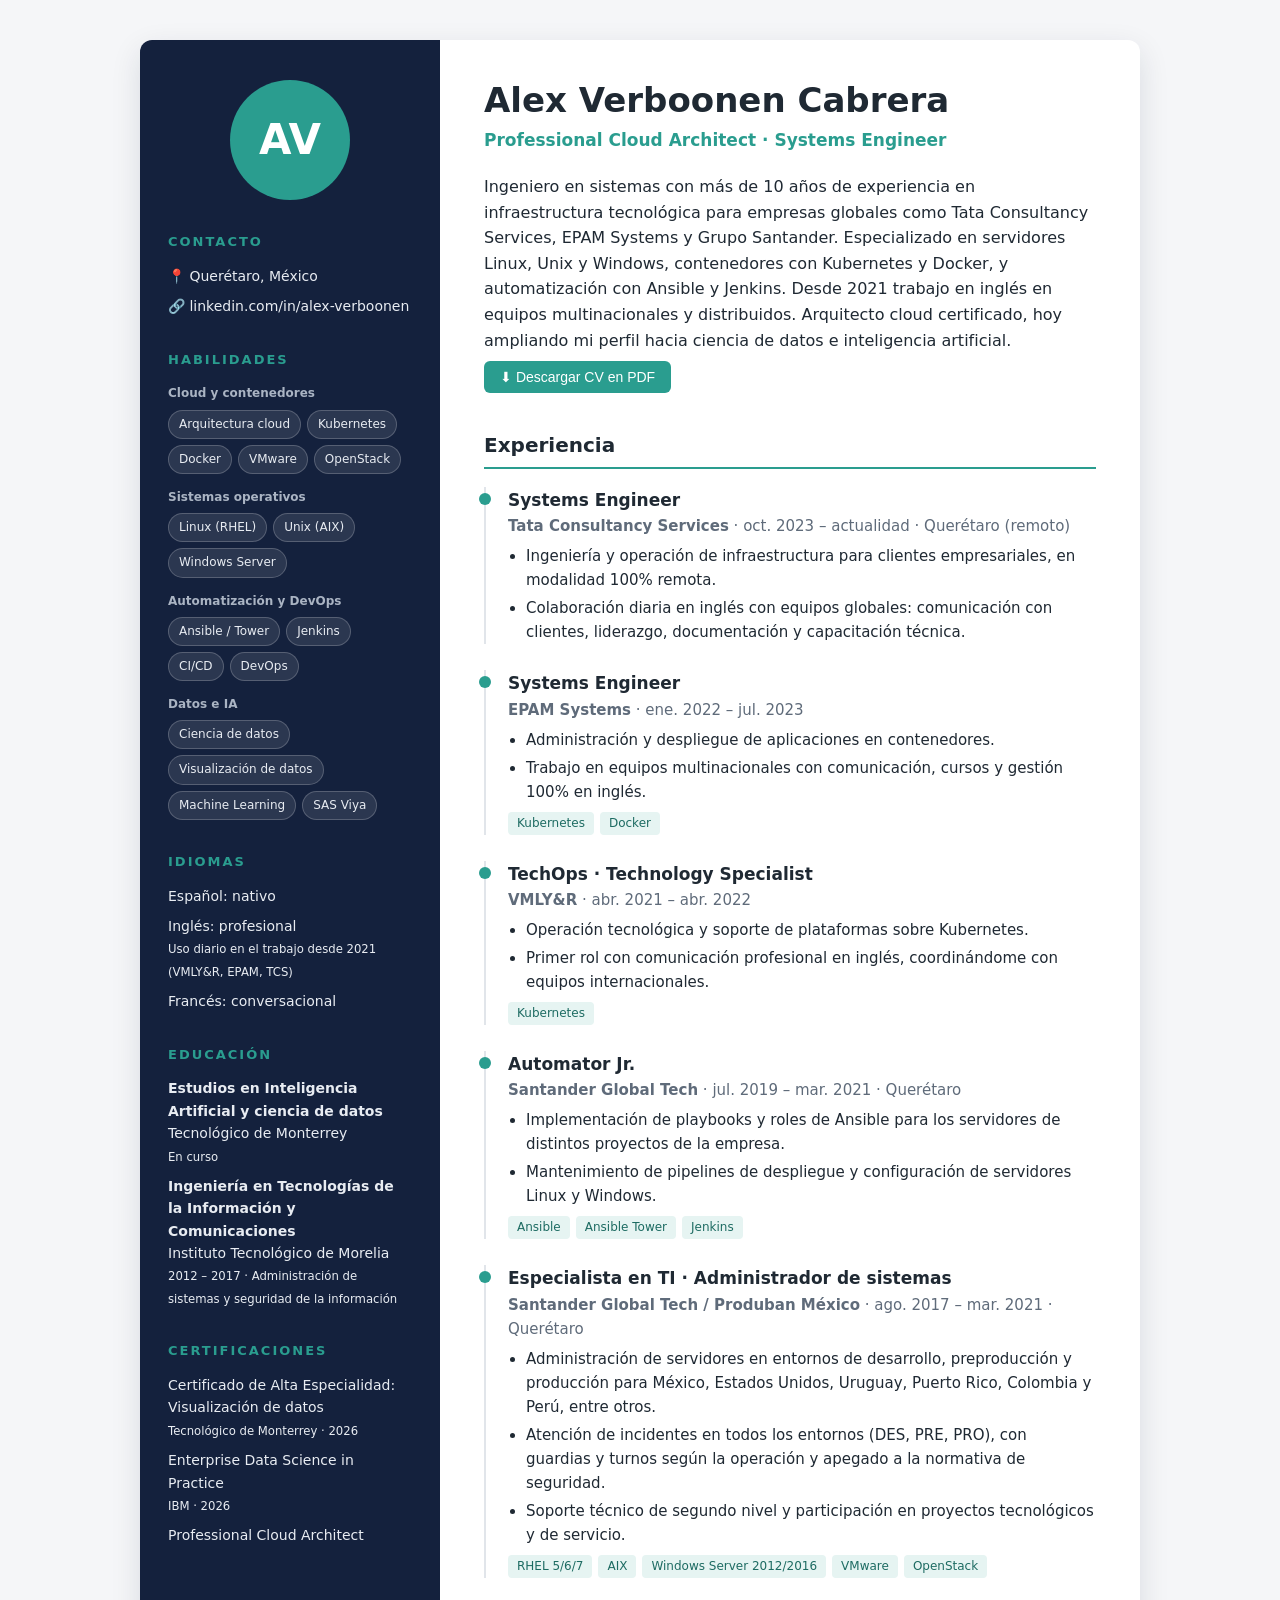
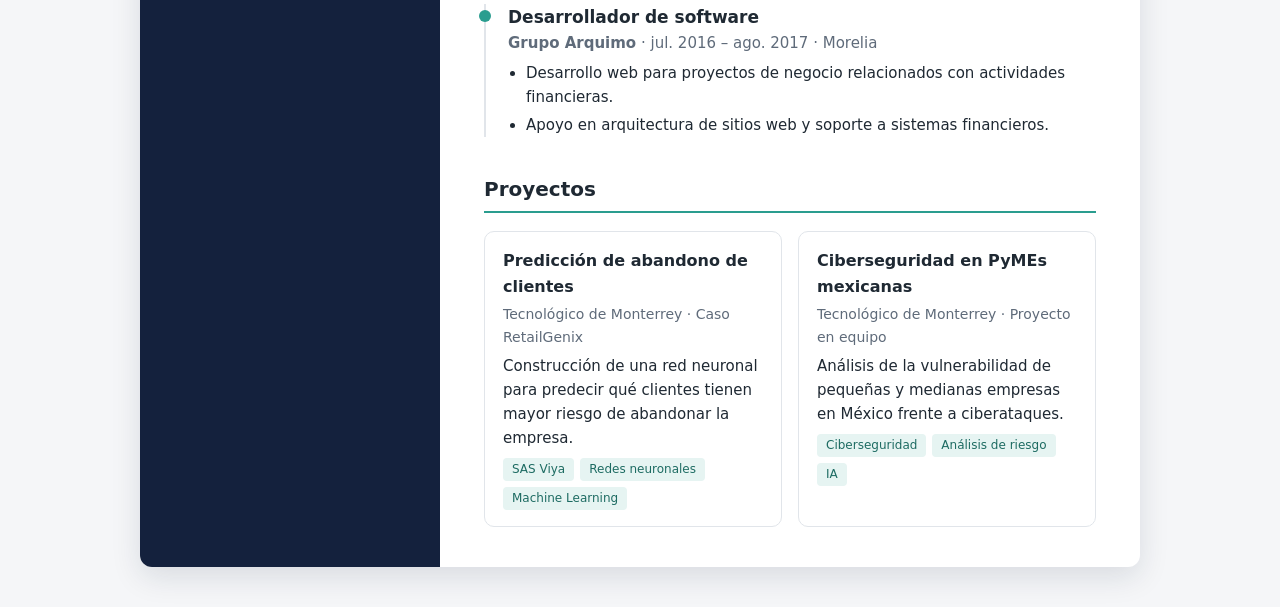
==== index.html @ 75e5ecfc "Agrega experiencia en inglés y equipos multinacionales" ====
<!DOCTYPE html>
<!--
  ============================================================
   CURRÍCULUM WEB DE ALEX VERBOONEN CABRERA
  ============================================================
   Cómo está organizado este archivo:
     1. <head>   → datos de la página (título, idioma) y los ESTILOS (CSS).
     2. <body>   → el CONTENIDO que se ve (tu nombre, experiencia, etc.).

   Para cambiar TEXTOS: busca la sección en <body> y edita lo que
   está entre las etiquetas, por ejemplo <h3>Systems Engineer</h3>.

   Para cambiar COLORES: modifica las variables de :root (abajo).
   Todo el sitio usa esas variables, así que cambias un valor
   y se actualiza en todos lados.

   DOS VERSIONES EN UN MISMO ARCHIVO:
     • En pantalla: diseño a dos columnas, pensado para personas.
     • Al imprimir / guardar como PDF: una sola columna, sin colores
       de fondo, pensado para los sistemas ATS de las empresas.
  ============================================================
-->
<html lang="es">
<head>
  <meta charset="UTF-8">
  <!-- Hace que la página se vea bien en celulares -->
  <meta name="viewport" content="width=device-width, initial-scale=1.0">
  <title>Alex Verboonen Cabrera · Cloud Architect & Systems Engineer</title>
  <!-- Descripción que muestran Google y las redes al compartir el enlace -->
  <meta name="description" content="Currículum de Alex Verboonen Cabrera: Professional Cloud Architect y Systems Engineer con más de 10 años de experiencia en infraestructura, Linux, Kubernetes y automatización.">

  <style>
    /* ---------- 1. VARIABLES DE DISEÑO (cámbialas a tu gusto) ---------- */
    :root {
      --color-fondo:      #f5f6f8;   /* fondo general de la página */
      --color-tarjeta:    #ffffff;   /* fondo del área principal */
      --color-lateral:    #14213d;   /* fondo de la columna izquierda */
      --color-acento:     #2a9d8f;   /* color de resaltado (líneas, etiquetas) */
      --color-texto:      #1f2933;   /* texto principal */
      --color-suave:      #5f6b7a;   /* texto secundario (fechas, lugares) */
      --fuente: "Segoe UI", system-ui, -apple-system, Roboto, Arial, sans-serif;
    }

    /* ---------- 2. ESTILOS BASE ---------- */
    * { box-sizing: border-box; margin: 0; padding: 0; }

    body {
      font-family: var(--fuente);
      background: var(--color-fondo);
      color: var(--color-texto);
      line-height: 1.6;
      padding: 40px 16px;
    }

    a { color: var(--color-acento); text-decoration: none; }
    a:hover { text-decoration: underline; }

    /* ---------- 3. ESTRUCTURA: dos columnas ---------- */
    /*
      Truco importante: en el HTML la columna PRINCIPAL va primero
      (así la leen bien los ATS y los lectores de pantalla), pero con
      "order" la columna lateral se dibuja a la izquierda en pantalla.
    */
    .cv {
      max-width: 1000px;
      margin: 0 auto;
      display: grid;
      grid-template-columns: 300px 1fr;  /* columna izquierda fija, derecha flexible */
      background: var(--color-tarjeta);
      border-radius: 12px;
      overflow: hidden;
      box-shadow: 0 10px 30px rgba(20, 33, 61, 0.12);
    }
    .lateral   { order: 1; }
    .principal { order: 2; }

    /* ---------- 4. COLUMNA IZQUIERDA ---------- */
    .lateral {
      background: var(--color-lateral);
      color: #e8ecf2;
      padding: 40px 28px;
    }

    /* Círculo con tus iniciales. Si quieres tu foto, mira el comentario en el HTML */
    .avatar {
      width: 120px; height: 120px;
      border-radius: 50%;
      background: var(--color-acento);
      display: flex; align-items: center; justify-content: center;
      font-size: 42px; font-weight: 700; color: #fff;
      margin: 0 auto 8px;
      object-fit: cover;
    }

    .lateral h2 {
      font-size: 13px;
      text-transform: uppercase;
      letter-spacing: 2px;
      color: var(--color-acento);
      margin: 32px 0 12px;
    }
    .lateral h3 {
      font-size: 12px;
      font-weight: 600;
      color: #aab4c3;
      margin: 14px 0 6px;
    }

    .lateral ul { list-style: none; }
    .lateral li { margin-bottom: 8px; font-size: 14px; }
    .lateral a { color: #e8ecf2; }

    /* Etiquetas de habilidades */
    .etiquetas { display: flex; flex-wrap: wrap; gap: 6px; }
    .etiqueta {
      font-size: 12px;
      padding: 4px 10px;
      border-radius: 20px;
      background: rgba(255, 255, 255, 0.1);
      border: 1px solid rgba(255, 255, 255, 0.2);
    }

    /* ---------- 5. COLUMNA DERECHA ---------- */
    .principal { padding: 40px 44px; }

    .principal h1 { font-size: 34px; line-height: 1.2; }
    .titular {
      font-size: 17px;
      color: var(--color-acento);
      font-weight: 600;
      margin: 6px 0 20px;
    }

    .principal h2 {
      font-size: 20px;
      margin: 36px 0 18px;
      padding-bottom: 6px;
      border-bottom: 2px solid var(--color-acento);
    }

    /* Cada trabajo de la experiencia y cada proyecto */
    .puesto {
      position: relative;
      padding-left: 22px;
      margin-bottom: 26px;
      border-left: 2px solid #e1e5ea;
    }
    /* Puntito de la línea de tiempo */
    .puesto::before {
      content: "";
      position: absolute;
      left: -7px; top: 6px;
      width: 12px; height: 12px;
      border-radius: 50%;
      background: var(--color-acento);
    }
    .puesto h3 { font-size: 17px; }
    .empresa { font-weight: 600; }
    .meta { font-size: 14px; color: var(--color-suave); margin-bottom: 6px; }
    .puesto ul { padding-left: 18px; font-size: 15px; }
    .puesto li { margin-bottom: 4px; }
    .puesto p  { font-size: 15px; }

    /* Etiquetas de tecnologías dentro de un puesto */
    .tec { margin-top: 8px; display: flex; flex-wrap: wrap; gap: 6px; }
    .tec span {
      font-size: 12px;
      padding: 2px 9px;
      border-radius: 4px;
      background: #e6f4f2;
      color: #1d6b62;
    }

    /* Tarjetas de proyectos: cuadrícula de 2 */
    .proyectos {
      display: grid;
      grid-template-columns: repeat(auto-fit, minmax(260px, 1fr));
      gap: 16px;
    }
    .proyecto {
      border: 1px solid #e1e5ea;
      border-radius: 10px;
      padding: 16px 18px;
      font-size: 15px;
    }
    .proyecto h3 { font-size: 16px; margin-bottom: 4px; }

    /* Botón de imprimir / guardar PDF */
    .boton {
      display: inline-block;
      margin-top: 8px;
      padding: 8px 16px;
      border-radius: 6px;
      background: var(--color-acento);
      color: #fff;
      font-size: 14px;
      border: none;
      cursor: pointer;
    }

    .solo-imprimir { display: none; }

    /* ---------- 6. CELULARES: una sola columna ---------- */
    @media (max-width: 760px) {
      body { padding: 0; }
      .cv { grid-template-columns: 1fr; border-radius: 0; }
      .principal { padding: 32px 22px; }
    }

    /* ---------- 7. IMPRESIÓN / PDF: una columna, apto para ATS ---------- */
    @media print {
      @page { margin: 10mm 14mm; }
      body { background: #fff; padding: 0; font-size: 9.5pt; line-height: 1.4; }
      .solo-imprimir { display: block; margin: -12px 0 10px; color: var(--color-suave); }
      .principal h1 { font-size: 22pt; }
      .titular { margin: 2px 0 14px; font-size: 12pt; }
      .puesto { margin-bottom: 9px; }
      .puesto ul, .puesto p, .proyecto { font-size: 9.5pt; }
      .meta { font-size: 9pt; margin-bottom: 2px; }
      .lateral li { font-size: 9.5pt; margin-bottom: 2px; }
      .cv {
        display: block;          /* una sola columna, en el orden del HTML */
        box-shadow: none;
        border-radius: 0;
      }
      .principal { padding: 0; }
      .lateral {
        background: #fff;        /* sin fondo oscuro: ahorra tinta y lo lee mejor el ATS */
        color: var(--color-texto);
        padding: 0;
      }
      .lateral a { color: var(--color-texto); }
      .lateral h2 {
        font-size: 12pt;
        text-transform: none;
        letter-spacing: 0;
        color: var(--color-texto);
        border-bottom: 2px solid var(--color-acento);
        padding-bottom: 4px;
        margin: 20px 0 10px;
      }
      .lateral h3 { color: var(--color-texto); }
      /* En el PDF las habilidades salen como texto separado por comas */
      .etiquetas { display: block; }
      .etiqueta { border: none; background: none; padding: 0; font-size: 9.5pt; }
      .etiqueta:not(:last-child)::after { content: ","; }
      .tec span { background: none; padding: 0; color: var(--color-suave); }
      .tec span:not(:last-child)::after { content: " ·"; }
      .proyectos { display: block; }
      .proyecto { border: none; padding: 0; margin-bottom: 12px; }
      .puesto { border-left: none; padding-left: 0; break-inside: avoid; }
      .puesto::before { display: none; }
      .no-imprimir, .avatar { display: none; }
      .principal h2 { margin: 16px 0 10px; font-size: 12pt; }
      .lateral h2 { margin: 16px 0 8px; }
      .lateral h3 { margin: 6px 0 2px; font-size: 9.5pt; }
    }
  </style>
</head>

<body>
  <main class="cv">

    <!-- ===================== COLUMNA PRINCIPAL ===================== -->
    <!-- Va primero en el HTML para que los ATS lean tu nombre y experiencia antes que nada -->
    <section class="principal">

      <h1>Alex Verboonen Cabrera</h1>
      <p class="titular">Professional Cloud Architect · Systems Engineer</p>
      <!-- Línea de contacto que solo aparece en el PDF, justo debajo de tu nombre (si agregas tu correo, ponlo aquí también) -->
      <p class="solo-imprimir">Querétaro, México · linkedin.com/in/alex-verboonen</p>

      <!-- PERFIL: 3 a 5 líneas, como recomiendan las guías actuales -->
      <p>
        Ingeniero en sistemas con más de 10 años de experiencia en infraestructura
        tecnológica para empresas globales como Tata Consultancy Services, EPAM Systems
        y Grupo Santander. Especializado en servidores Linux, Unix y Windows,
        contenedores con Kubernetes y Docker, y automatización con Ansible y Jenkins.
        Desde 2021 trabajo en inglés en equipos multinacionales y distribuidos.
        Arquitecto cloud certificado, hoy ampliando mi perfil hacia ciencia de datos e inteligencia artificial.
      </p>

      <!-- Botón para imprimir o guardar como PDF (no aparece en el PDF) -->
      <button class="boton no-imprimir" onclick="window.print()">⬇ Descargar CV en PDF</button>

      <h2>Experiencia</h2>

      <!--
        Cada trabajo es un bloque <article class="puesto">.
        Para agregar uno nuevo, copia un bloque completo (desde <article> hasta </article>)
        y cambia los datos. El orden es del más reciente al más antiguo.

        ✍️ FÓRMULA XYZ PARA TUS LOGROS:  "Logré [X], medido por [Y], haciendo [Z]"
           Ejemplo: "Reduje 40% el tiempo de aprovisionamiento de servidores
                     automatizando la configuración con playbooks de Ansible."
           Si no tienes el número exacto, usa escala o rangos honestos:
           "+200 servidores", "5 países", "despliegues semanales".
      -->

      <article class="puesto">
        <h3>Systems Engineer</h3>
        <p class="meta"><span class="empresa">Tata Consultancy Services</span> · oct. 2023 – actualidad · Querétaro (remoto)</p>
        <ul>
          <!-- ✍️ Agrega 1–2 logros XYZ de tu trabajo actual (cliente, tecnologías, resultados) -->
          <li>Ingeniería y operación de infraestructura para clientes empresariales, en modalidad 100% remota.</li>
          <li>Colaboración diaria en inglés con equipos globales: comunicación con clientes, liderazgo, documentación y capacitación técnica.</li>
        </ul>
      </article>

      <article class="puesto">
        <h3>Systems Engineer</h3>
        <p class="meta"><span class="empresa">EPAM Systems</span> · ene. 2022 – jul. 2023</p>
        <ul>
          <!-- ✍️ Agrega un logro XYZ -->
          <li>Administración y despliegue de aplicaciones en contenedores.</li>
          <li>Trabajo en equipos multinacionales con comunicación, cursos y gestión 100% en inglés.</li>
        </ul>
        <div class="tec"><span>Kubernetes</span><span>Docker</span></div>
      </article>

      <article class="puesto">
        <h3>TechOps · Technology Specialist</h3>
        <p class="meta"><span class="empresa">VMLY&amp;R</span> · abr. 2021 – abr. 2022</p>
        <ul>
          <!-- ✍️ Agrega un logro XYZ -->
          <li>Operación tecnológica y soporte de plataformas sobre Kubernetes.</li>
          <li>Primer rol con comunicación profesional en inglés, coordinándome con equipos internacionales.</li>
        </ul>
        <div class="tec"><span>Kubernetes</span></div>
      </article>

      <article class="puesto">
        <h3>Automator Jr.</h3>
        <p class="meta"><span class="empresa">Santander Global Tech</span> · jul. 2019 – mar. 2021 · Querétaro</p>
        <ul>
          <li>Implementación de playbooks y roles de Ansible para los servidores de distintos proyectos de la empresa.</li>
          <li>Mantenimiento de pipelines de despliegue y configuración de servidores Linux y Windows.</li>
        </ul>
        <div class="tec"><span>Ansible</span><span>Ansible Tower</span><span>Jenkins</span></div>
      </article>

      <article class="puesto">
        <h3>Especialista en TI · Administrador de sistemas</h3>
        <p class="meta"><span class="empresa">Santander Global Tech / Produban México</span> · ago. 2017 – mar. 2021 · Querétaro</p>
        <ul>
          <li>Administración de servidores en entornos de desarrollo, preproducción y producción para México, Estados Unidos, Uruguay, Puerto Rico, Colombia y Perú, entre otros.</li>
          <li>Atención de incidentes en todos los entornos (DES, PRE, PRO), con guardias y turnos según la operación y apegado a la normativa de seguridad.</li>
          <li>Soporte técnico de segundo nivel y participación en proyectos tecnológicos y de servicio.</li>
        </ul>
        <div class="tec"><span>RHEL 5/6/7</span><span>AIX</span><span>Windows Server 2012/2016</span><span>VMware</span><span>OpenStack</span></div>
      </article>

      <article class="puesto">
        <h3>Desarrollador de software</h3>
        <p class="meta"><span class="empresa">Grupo Arquimo</span> · jul. 2016 – ago. 2017 · Morelia</p>
        <ul>
          <li>Desarrollo web para proyectos de negocio relacionados con actividades financieras.</li>
          <li>Apoyo en arquitectura de sitios web y soporte a sistemas financieros.</li>
        </ul>
      </article>

      <!-- ===================== PROYECTOS ===================== -->
      <!--
        Aquí muestras tu transición hacia datos e IA.
        Para agregar un proyecto, copia un bloque <div class="proyecto">.
        Si subes el código o un reporte a GitHub, agrega un enlace:
        <a href="https://github.com/TU-USUARIO/proyecto" target="_blank">Ver proyecto</a>
      -->
      <h2>Proyectos</h2>
      <div class="proyectos">

        <div class="proyecto">
          <h3>Predicción de abandono de clientes</h3>
          <p class="meta">Tecnológico de Monterrey · Caso RetailGenix</p>
          <p>Construcción de una red neuronal para predecir qué clientes tienen mayor riesgo de abandonar la empresa.</p>
          <div class="tec"><span>SAS Viya</span><span>Redes neuronales</span><span>Machine Learning</span></div>
        </div>

        <div class="proyecto">
          <h3>Ciberseguridad en PyMEs mexicanas</h3>
          <p class="meta">Tecnológico de Monterrey · Proyecto en equipo</p>
          <p>Análisis de la vulnerabilidad de pequeñas y medianas empresas en México frente a ciberataques.</p>
          <div class="tec"><span>Ciberseguridad</span><span>Análisis de riesgo</span><span>IA</span></div>
        </div>

      </div>
    </section>

    <!-- ===================== COLUMNA LATERAL ===================== -->
    <aside class="lateral">

      <!--
        FOTO: para poner tu foto en lugar de las iniciales,
        guarda tu imagen como "foto.jpg" en la misma carpeta que este archivo
        y cambia la línea de abajo por:
        <img class="avatar" src="foto.jpg" alt="Foto de Alex Verboonen">
        (La foto nunca sale en el PDF, para que sea apto para empresas internacionales.)
      -->
      <div class="avatar">AV</div>

      <h2 class="no-imprimir">Contacto</h2>
      <ul class="no-imprimir">
        <li>📍 Querétaro, México</li>
        <!-- Para agregar tu correo, copia esta línea quitando los signos de comentario:
        <li>✉️ <a href="mailto:tu-correo@ejemplo.com">tu-correo@ejemplo.com</a></li>
        -->
        <li>🔗 <a href="https://www.linkedin.com/in/alex-verboonen/" target="_blank">linkedin.com/in/alex-verboonen</a></li>
      </ul>

      <h2>Habilidades</h2>
      <!-- Agrupadas por categoría. Para agregar una, copia una línea <span> -->
      <h3>Cloud y contenedores</h3>
      <div class="etiquetas">
        <span class="etiqueta">Arquitectura cloud</span>
        <span class="etiqueta">Kubernetes</span>
        <span class="etiqueta">Docker</span>
        <span class="etiqueta">VMware</span>
        <span class="etiqueta">OpenStack</span>
      </div>
      <h3>Sistemas operativos</h3>
      <div class="etiquetas">
        <span class="etiqueta">Linux (RHEL)</span>
        <span class="etiqueta">Unix (AIX)</span>
        <span class="etiqueta">Windows Server</span>
      </div>
      <h3>Automatización y DevOps</h3>
      <div class="etiquetas">
        <span class="etiqueta">Ansible / Tower</span>
        <span class="etiqueta">Jenkins</span>
        <span class="etiqueta">CI/CD</span>
        <span class="etiqueta">DevOps</span>
      </div>
      <h3>Datos e IA</h3>
      <div class="etiquetas">
        <span class="etiqueta">Ciencia de datos</span>
        <span class="etiqueta">Visualización de datos</span>
        <span class="etiqueta">Machine Learning</span>
        <span class="etiqueta">SAS Viya</span>
      </div>

      <h2>Idiomas</h2>
      <ul>
        <li>Español: nativo</li>
        <li>Inglés: profesional<br><small>Uso diario en el trabajo desde 2021 (VMLY&amp;R, EPAM, TCS)</small></li>
        <li>Francés: conversacional</li>
      </ul>

      <h2>Educación</h2>
      <ul>
        <li>
          <!-- ✍️ Ajusta el nombre exacto de tu programa en el Tec -->
          <strong>Estudios en Inteligencia Artificial y ciencia de datos</strong><br>
          Tecnológico de Monterrey<br>
          <small>En curso</small>
        </li>
        <li>
          <strong>Ingeniería en Tecnologías de la Información y Comunicaciones</strong><br>
          Instituto Tecnológico de Morelia<br>
          <small>2012 – 2017 · Administración de sistemas y seguridad de la información</small>
        </li>
      </ul>

      <h2>Certificaciones</h2>
      <ul>
        <li>Certificado de Alta Especialidad: Visualización de datos<br><small>Tecnológico de Monterrey · 2026</small></li>
        <li>Enterprise Data Science in Practice<br><small>IBM · 2026</small></li>
        <li>Professional Cloud Architect</li>
        <!-- Tienes 15 en LinkedIn: agrega aquí las que quieras destacar -->
      </ul>
    </aside>

  </main>
</body>
</html>
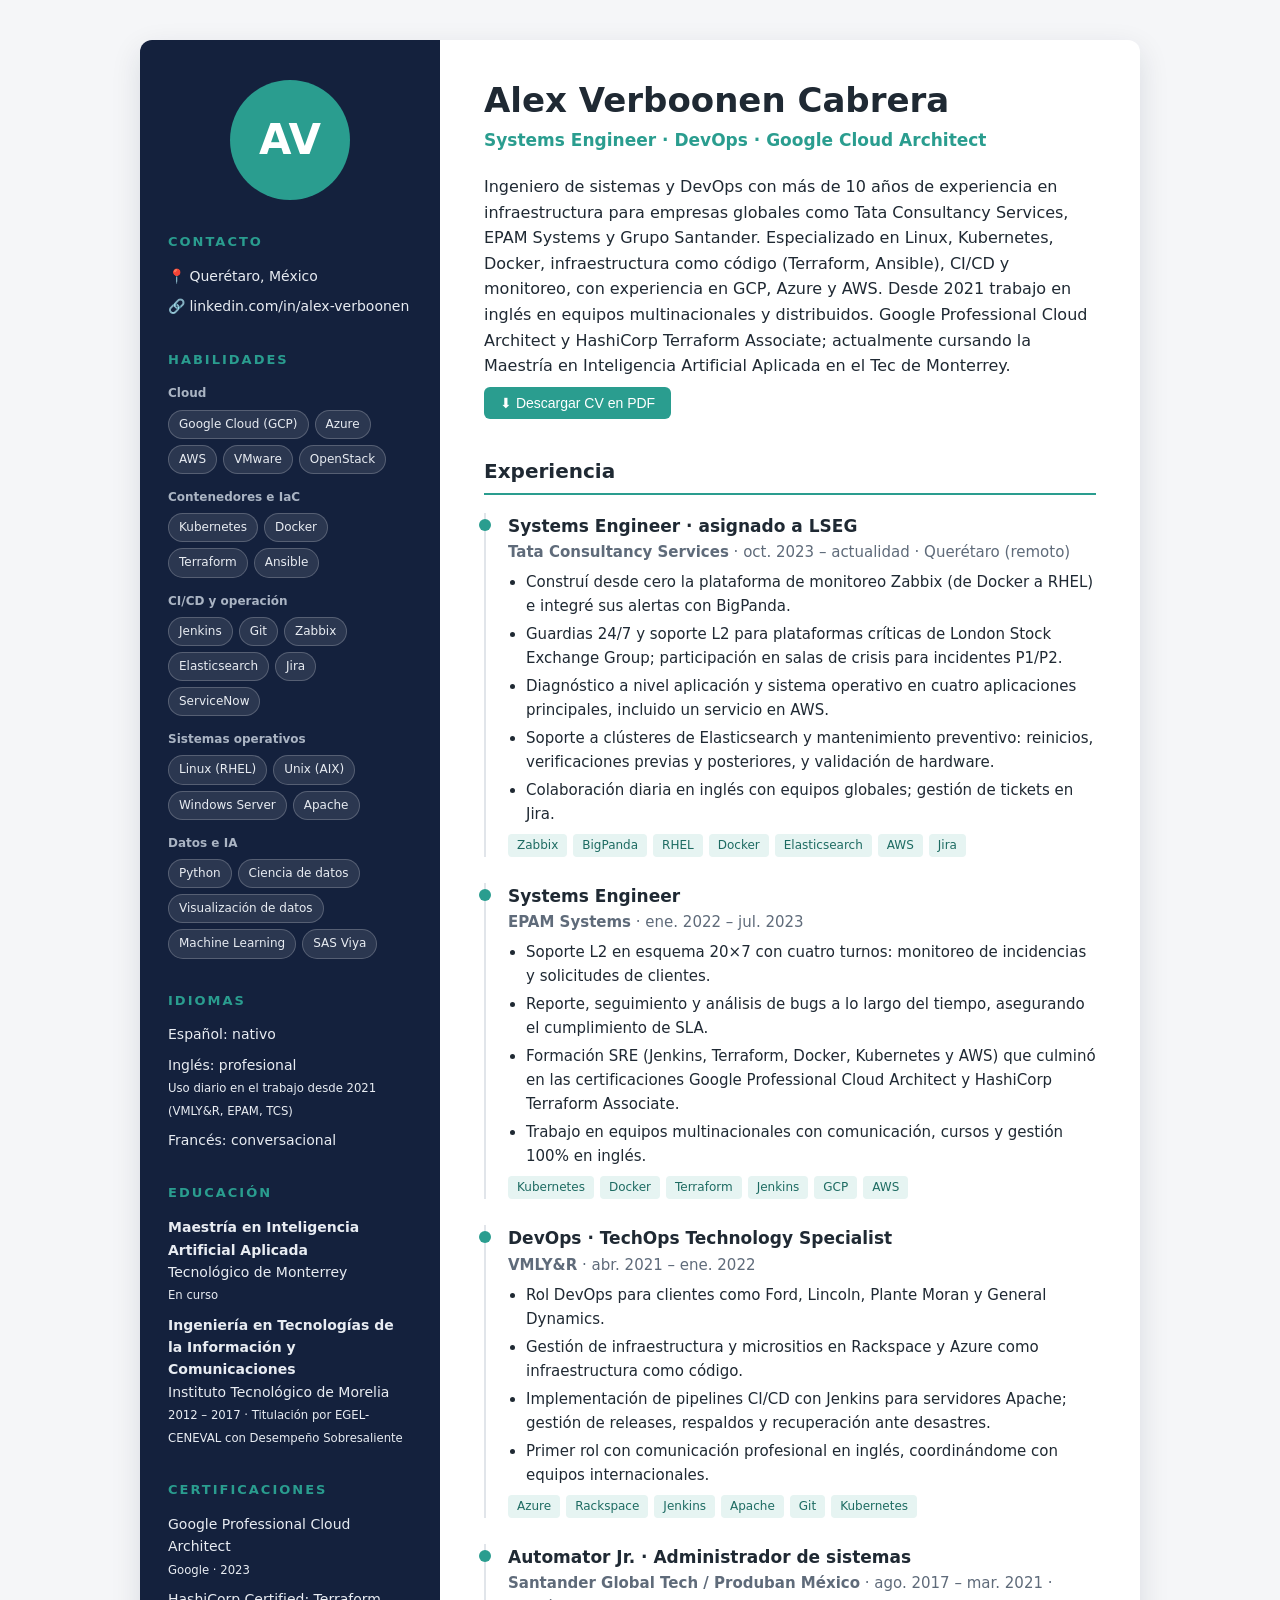
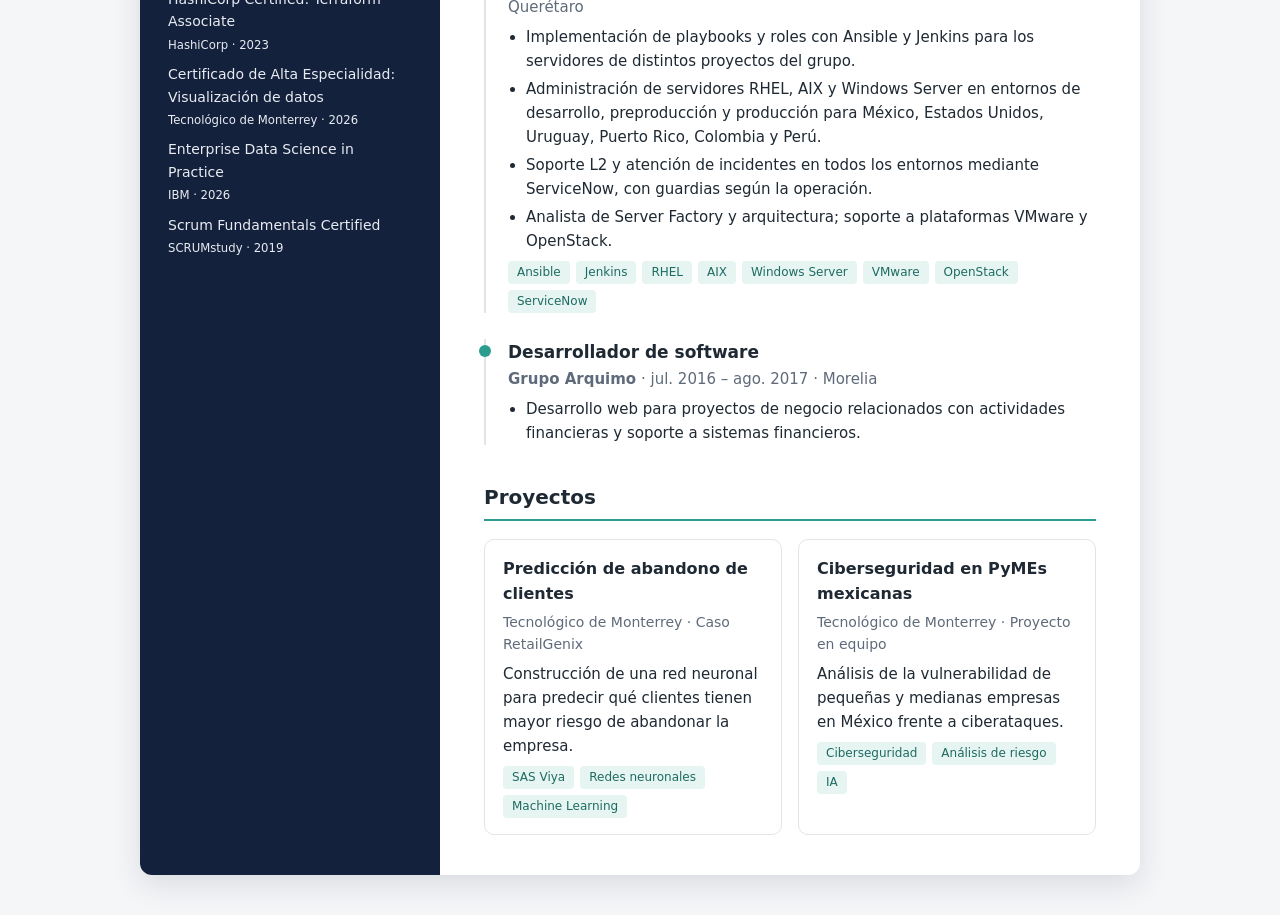
==== commit 47591ec1: "Actualiza experiencia con datos del CV 2023" ====
--- a/index.html
+++ b/index.html
@@ -25,9 +25,9 @@
   <meta charset="UTF-8">
   <!-- Hace que la página se vea bien en celulares -->
   <meta name="viewport" content="width=device-width, initial-scale=1.0">
-  <title>Alex Verboonen Cabrera · Cloud Architect & Systems Engineer</title>
+  <title>Alex Verboonen Cabrera · Systems Engineer & DevOps</title>
   <!-- Descripción que muestran Google y las redes al compartir el enlace -->
-  <meta name="description" content="Currículum de Alex Verboonen Cabrera: Professional Cloud Architect y Systems Engineer con más de 10 años de experiencia en infraestructura, Linux, Kubernetes y automatización.">
+  <meta name="description" content="Currículum de Alex Verboonen Cabrera: Systems Engineer y DevOps con más de 10 años de experiencia en infraestructura, Linux, Kubernetes, Terraform y cloud.">
 
   <style>
     /* ---------- 1. VARIABLES DE DISEÑO (cámbialas a tu gusto) ---------- */
@@ -210,7 +210,7 @@
     /* ---------- 7. IMPRESIÓN / PDF: una columna, apto para ATS ---------- */
     @media print {
       @page { margin: 10mm 14mm; }
-      body { background: #fff; padding: 0; font-size: 9.5pt; line-height: 1.4; }
+      body { background: #fff; padding: 0; font-size: 9.5pt; line-height: 1.35; }
       .solo-imprimir { display: block; margin: -12px 0 10px; color: var(--color-suave); }
       .principal h1 { font-size: 22pt; }
       .titular { margin: 2px 0 14px; font-size: 12pt; }
@@ -254,6 +254,10 @@
       .principal h2 { margin: 16px 0 10px; font-size: 12pt; }
       .lateral h2 { margin: 16px 0 8px; }
       .lateral h3 { margin: 6px 0 2px; font-size: 9.5pt; }
+      /* En el PDF, educación y certificaciones van en una sola línea cada una */
+      .lateral li br { display: none; }
+      .lateral li small::before { content: " · "; }
+      .lateral li small { font-size: 9pt; color: var(--color-suave); }
     }
   </style>
 </head>
@@ -266,18 +270,18 @@
     <section class="principal">
 
       <h1>Alex Verboonen Cabrera</h1>
-      <p class="titular">Professional Cloud Architect · Systems Engineer</p>
+      <p class="titular">Systems Engineer · DevOps · Google Cloud Architect</p>
       <!-- Línea de contacto que solo aparece en el PDF, justo debajo de tu nombre (si agregas tu correo, ponlo aquí también) -->
       <p class="solo-imprimir">Querétaro, México · linkedin.com/in/alex-verboonen</p>
 
       <!-- PERFIL: 3 a 5 líneas, como recomiendan las guías actuales -->
       <p>
-        Ingeniero en sistemas con más de 10 años de experiencia en infraestructura
-        tecnológica para empresas globales como Tata Consultancy Services, EPAM Systems
-        y Grupo Santander. Especializado en servidores Linux, Unix y Windows,
-        contenedores con Kubernetes y Docker, y automatización con Ansible y Jenkins.
-        Desde 2021 trabajo en inglés en equipos multinacionales y distribuidos.
-        Arquitecto cloud certificado, hoy ampliando mi perfil hacia ciencia de datos e inteligencia artificial.
+        Ingeniero de sistemas y DevOps con más de 10 años de experiencia en infraestructura
+        para empresas globales como Tata Consultancy Services, EPAM Systems y Grupo Santander.
+        Especializado en Linux, Kubernetes, Docker, infraestructura como código (Terraform, Ansible),
+        CI/CD y monitoreo, con experiencia en GCP, Azure y AWS. Desde 2021 trabajo en inglés en equipos
+        multinacionales y distribuidos. Google Professional Cloud Architect y HashiCorp Terraform Associate;
+        actualmente cursando la Maestría en Inteligencia Artificial Aplicada en el Tec de Monterrey.
       </p>
 
       <!-- Botón para imprimir o guardar como PDF (no aparece en el PDF) -->
@@ -298,64 +302,60 @@
       -->
 
       <article class="puesto">
-        <h3>Systems Engineer</h3>
+        <h3>Systems Engineer · asignado a LSEG</h3>
         <p class="meta"><span class="empresa">Tata Consultancy Services</span> · oct. 2023 – actualidad · Querétaro (remoto)</p>
         <ul>
-          <!-- ✍️ Agrega 1–2 logros XYZ de tu trabajo actual (cliente, tecnologías, resultados) -->
-          <li>Ingeniería y operación de infraestructura para clientes empresariales, en modalidad 100% remota.</li>
-          <li>Colaboración diaria en inglés con equipos globales: comunicación con clientes, liderazgo, documentación y capacitación técnica.</li>
+          <!-- ✍️ Si tienes cifras (alertas reducidas, tiempo de respuesta, nº de servidores), agrégalas aquí -->
+          <li>Construí desde cero la plataforma de monitoreo Zabbix (de Docker a RHEL) e integré sus alertas con BigPanda.</li>
+          <li>Guardias 24/7 y soporte L2 para plataformas críticas de London Stock Exchange Group; participación en salas de crisis para incidentes P1/P2.</li>
+          <li>Diagnóstico a nivel aplicación y sistema operativo en cuatro aplicaciones principales, incluido un servicio en AWS.</li>
+          <li>Soporte a clústeres de Elasticsearch y mantenimiento preventivo: reinicios, verificaciones previas y posteriores, y validación de hardware.</li>
+          <li>Colaboración diaria en inglés con equipos globales; gestión de tickets en Jira.</li>
         </ul>
+        <div class="tec"><span>Zabbix</span><span>BigPanda</span><span>RHEL</span><span>Docker</span><span>Elasticsearch</span><span>AWS</span><span>Jira</span></div>
       </article>
 
       <article class="puesto">
         <h3>Systems Engineer</h3>
         <p class="meta"><span class="empresa">EPAM Systems</span> · ene. 2022 – jul. 2023</p>
         <ul>
-          <!-- ✍️ Agrega un logro XYZ -->
-          <li>Administración y despliegue de aplicaciones en contenedores.</li>
+          <li>Soporte L2 en esquema 20×7 con cuatro turnos: monitoreo de incidencias y solicitudes de clientes.</li>
+          <li>Reporte, seguimiento y análisis de bugs a lo largo del tiempo, asegurando el cumplimiento de SLA.</li>
+          <li>Formación SRE (Jenkins, Terraform, Docker, Kubernetes y AWS) que culminó en las certificaciones Google Professional Cloud Architect y HashiCorp Terraform Associate.</li>
           <li>Trabajo en equipos multinacionales con comunicación, cursos y gestión 100% en inglés.</li>
         </ul>
-        <div class="tec"><span>Kubernetes</span><span>Docker</span></div>
+        <div class="tec"><span>Kubernetes</span><span>Docker</span><span>Terraform</span><span>Jenkins</span><span>GCP</span><span>AWS</span></div>
       </article>
 
       <article class="puesto">
-        <h3>TechOps · Technology Specialist</h3>
-        <p class="meta"><span class="empresa">VMLY&amp;R</span> · abr. 2021 – abr. 2022</p>
+        <h3>DevOps · TechOps Technology Specialist</h3>
+        <p class="meta"><span class="empresa">VMLY&amp;R</span> · abr. 2021 – ene. 2022</p>
         <ul>
-          <!-- ✍️ Agrega un logro XYZ -->
-          <li>Operación tecnológica y soporte de plataformas sobre Kubernetes.</li>
+          <li>Rol DevOps para clientes como Ford, Lincoln, Plante Moran y General Dynamics.</li>
+          <li>Gestión de infraestructura y micrositios en Rackspace y Azure como infraestructura como código.</li>
+          <li>Implementación de pipelines CI/CD con Jenkins para servidores Apache; gestión de releases, respaldos y recuperación ante desastres.</li>
           <li>Primer rol con comunicación profesional en inglés, coordinándome con equipos internacionales.</li>
         </ul>
-        <div class="tec"><span>Kubernetes</span></div>
+        <div class="tec"><span>Azure</span><span>Rackspace</span><span>Jenkins</span><span>Apache</span><span>Git</span><span>Kubernetes</span></div>
       </article>
 
       <article class="puesto">
-        <h3>Automator Jr.</h3>
-        <p class="meta"><span class="empresa">Santander Global Tech</span> · jul. 2019 – mar. 2021 · Querétaro</p>
-        <ul>
-          <li>Implementación de playbooks y roles de Ansible para los servidores de distintos proyectos de la empresa.</li>
-          <li>Mantenimiento de pipelines de despliegue y configuración de servidores Linux y Windows.</li>
-        </ul>
-        <div class="tec"><span>Ansible</span><span>Ansible Tower</span><span>Jenkins</span></div>
-      </article>
-
-      <article class="puesto">
-        <h3>Especialista en TI · Administrador de sistemas</h3>
+        <h3>Automator Jr. · Administrador de sistemas</h3>
         <p class="meta"><span class="empresa">Santander Global Tech / Produban México</span> · ago. 2017 – mar. 2021 · Querétaro</p>
         <ul>
-          <li>Administración de servidores en entornos de desarrollo, preproducción y producción para México, Estados Unidos, Uruguay, Puerto Rico, Colombia y Perú, entre otros.</li>
-          <li>Atención de incidentes en todos los entornos (DES, PRE, PRO), con guardias y turnos según la operación y apegado a la normativa de seguridad.</li>
-          <li>Soporte técnico de segundo nivel y participación en proyectos tecnológicos y de servicio.</li>
+          <li>Implementación de playbooks y roles con Ansible y Jenkins para los servidores de distintos proyectos del grupo.</li>
+          <li>Administración de servidores RHEL, AIX y Windows Server en entornos de desarrollo, preproducción y producción para México, Estados Unidos, Uruguay, Puerto Rico, Colombia y Perú.</li>
+          <li>Soporte L2 y atención de incidentes en todos los entornos mediante ServiceNow, con guardias según la operación.</li>
+          <li>Analista de Server Factory y arquitectura; soporte a plataformas VMware y OpenStack.</li>
         </ul>
-        <div class="tec"><span>RHEL 5/6/7</span><span>AIX</span><span>Windows Server 2012/2016</span><span>VMware</span><span>OpenStack</span></div>
+        <div class="tec"><span>Ansible</span><span>Jenkins</span><span>RHEL</span><span>AIX</span><span>Windows Server</span><span>VMware</span><span>OpenStack</span><span>ServiceNow</span></div>
       </article>
 
       <article class="puesto">
         <h3>Desarrollador de software</h3>
         <p class="meta"><span class="empresa">Grupo Arquimo</span> · jul. 2016 – ago. 2017 · Morelia</p>
         <ul>
-          <li>Desarrollo web para proyectos de negocio relacionados con actividades financieras.</li>
-          <li>Apoyo en arquitectura de sitios web y soporte a sistemas financieros.</li>
+          <li>Desarrollo web para proyectos de negocio relacionados con actividades financieras y soporte a sistemas financieros.</li>
         </ul>
       </article>
 
@@ -409,29 +409,40 @@
 
       <h2>Habilidades</h2>
       <!-- Agrupadas por categoría. Para agregar una, copia una línea <span> -->
-      <h3>Cloud y contenedores</h3>
+      <h3>Cloud</h3>
       <div class="etiquetas">
-        <span class="etiqueta">Arquitectura cloud</span>
+        <span class="etiqueta">Google Cloud (GCP)</span>
+        <span class="etiqueta">Azure</span>
+        <span class="etiqueta">AWS</span>
+        <span class="etiqueta">VMware</span>
+        <span class="etiqueta">OpenStack</span>
+      </div>
+      <h3>Contenedores e IaC</h3>
+      <div class="etiquetas">
         <span class="etiqueta">Kubernetes</span>
         <span class="etiqueta">Docker</span>
-        <span class="etiqueta">VMware</span>
-        <span class="etiqueta">OpenStack</span>
+        <span class="etiqueta">Terraform</span>
+        <span class="etiqueta">Ansible</span>
+      </div>
+      <h3>CI/CD y operación</h3>
+      <div class="etiquetas">
+        <span class="etiqueta">Jenkins</span>
+        <span class="etiqueta">Git</span>
+        <span class="etiqueta">Zabbix</span>
+        <span class="etiqueta">Elasticsearch</span>
+        <span class="etiqueta">Jira</span>
+        <span class="etiqueta">ServiceNow</span>
       </div>
       <h3>Sistemas operativos</h3>
       <div class="etiquetas">
         <span class="etiqueta">Linux (RHEL)</span>
         <span class="etiqueta">Unix (AIX)</span>
         <span class="etiqueta">Windows Server</span>
-      </div>
-      <h3>Automatización y DevOps</h3>
-      <div class="etiquetas">
-        <span class="etiqueta">Ansible / Tower</span>
-        <span class="etiqueta">Jenkins</span>
-        <span class="etiqueta">CI/CD</span>
-        <span class="etiqueta">DevOps</span>
+        <span class="etiqueta">Apache</span>
       </div>
       <h3>Datos e IA</h3>
       <div class="etiquetas">
+        <span class="etiqueta">Python</span>
         <span class="etiqueta">Ciencia de datos</span>
         <span class="etiqueta">Visualización de datos</span>
         <span class="etiqueta">Machine Learning</span>
@@ -448,23 +459,24 @@
       <h2>Educación</h2>
       <ul>
         <li>
-          <!-- ✍️ Ajusta el nombre exacto de tu programa en el Tec -->
-          <strong>Estudios en Inteligencia Artificial y ciencia de datos</strong><br>
+          <strong>Maestría en Inteligencia Artificial Aplicada</strong><br>
           Tecnológico de Monterrey<br>
           <small>En curso</small>
         </li>
         <li>
           <strong>Ingeniería en Tecnologías de la Información y Comunicaciones</strong><br>
           Instituto Tecnológico de Morelia<br>
-          <small>2012 – 2017 · Administración de sistemas y seguridad de la información</small>
+          <small>2012 – 2017 · Titulación por EGEL-CENEVAL con Desempeño Sobresaliente</small>
         </li>
       </ul>
 
       <h2>Certificaciones</h2>
       <ul>
+        <li>Google Professional Cloud Architect<br><small>Google · 2023</small></li>
+        <li>HashiCorp Certified: Terraform Associate<br><small>HashiCorp · 2023</small></li>
         <li>Certificado de Alta Especialidad: Visualización de datos<br><small>Tecnológico de Monterrey · 2026</small></li>
         <li>Enterprise Data Science in Practice<br><small>IBM · 2026</small></li>
-        <li>Professional Cloud Architect</li>
+        <li>Scrum Fundamentals Certified<br><small>SCRUMstudy · 2019</small></li>
         <!-- Tienes 15 en LinkedIn: agrega aquí las que quieras destacar -->
       </ul>
     </aside>
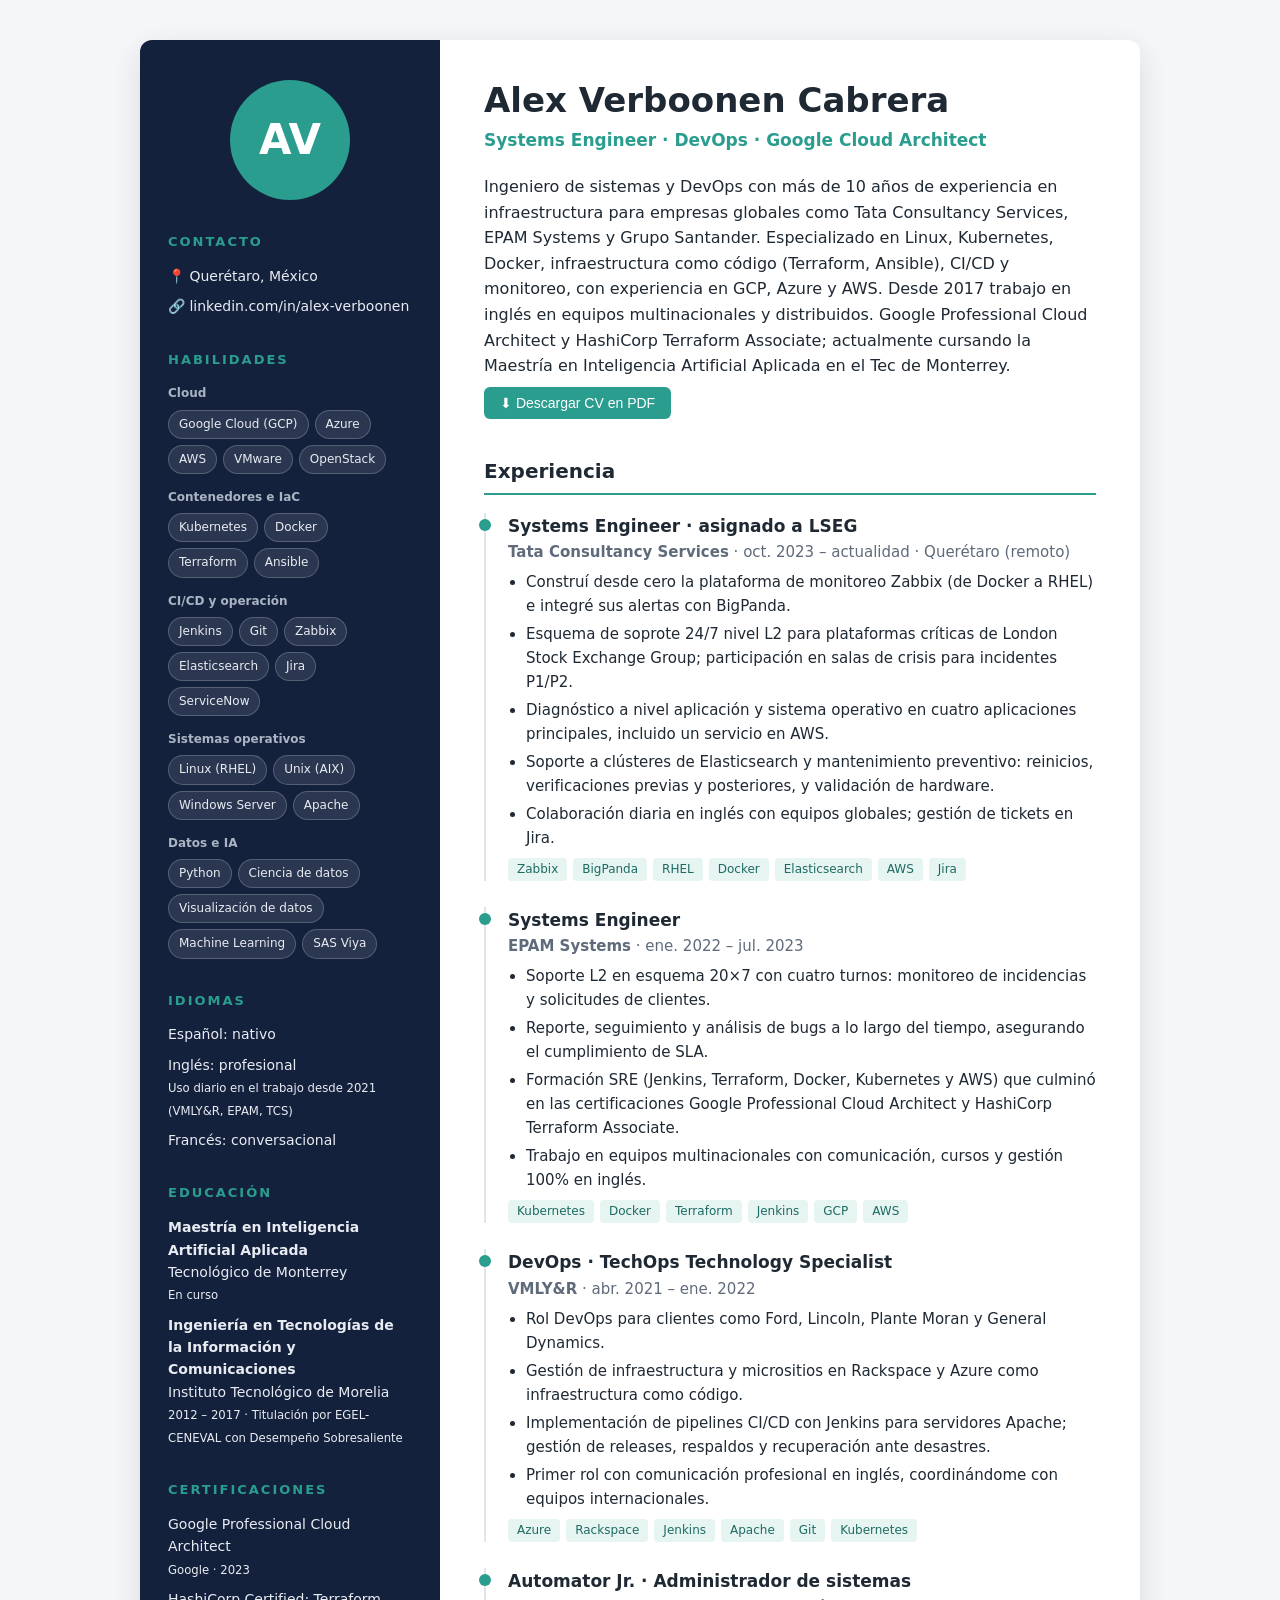
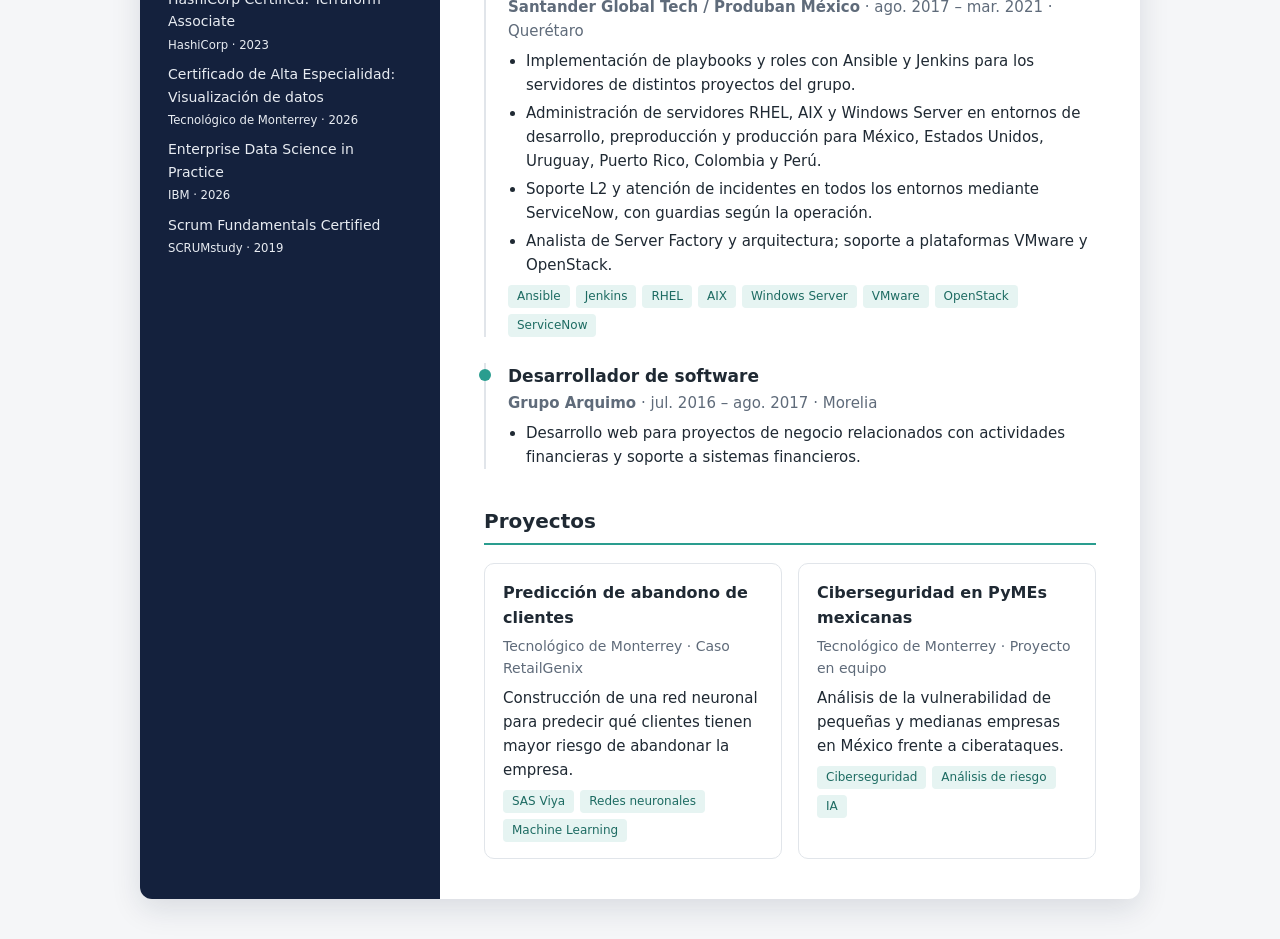
==== commit a20e0934: "Fix typos and improve wording in index.html" ====
--- a/index.html
+++ b/index.html
@@ -279,7 +279,7 @@
         Ingeniero de sistemas y DevOps con más de 10 años de experiencia en infraestructura
         para empresas globales como Tata Consultancy Services, EPAM Systems y Grupo Santander.
         Especializado en Linux, Kubernetes, Docker, infraestructura como código (Terraform, Ansible),
-        CI/CD y monitoreo, con experiencia en GCP, Azure y AWS. Desde 2021 trabajo en inglés en equipos
+        CI/CD y monitoreo, con experiencia en GCP, Azure y AWS. Desde 2017 trabajo en inglés en equipos
         multinacionales y distribuidos. Google Professional Cloud Architect y HashiCorp Terraform Associate;
         actualmente cursando la Maestría en Inteligencia Artificial Aplicada en el Tec de Monterrey.
       </p>
@@ -307,7 +307,7 @@
         <ul>
           <!-- ✍️ Si tienes cifras (alertas reducidas, tiempo de respuesta, nº de servidores), agrégalas aquí -->
           <li>Construí desde cero la plataforma de monitoreo Zabbix (de Docker a RHEL) e integré sus alertas con BigPanda.</li>
-          <li>Guardias 24/7 y soporte L2 para plataformas críticas de London Stock Exchange Group; participación en salas de crisis para incidentes P1/P2.</li>
+          <li>Esquema de soprote 24/7 nivel L2 para plataformas críticas de London Stock Exchange Group; participación en salas de crisis para incidentes P1/P2.</li>
           <li>Diagnóstico a nivel aplicación y sistema operativo en cuatro aplicaciones principales, incluido un servicio en AWS.</li>
           <li>Soporte a clústeres de Elasticsearch y mantenimiento preventivo: reinicios, verificaciones previas y posteriores, y validación de hardware.</li>
           <li>Colaboración diaria en inglés con equipos globales; gestión de tickets en Jira.</li>
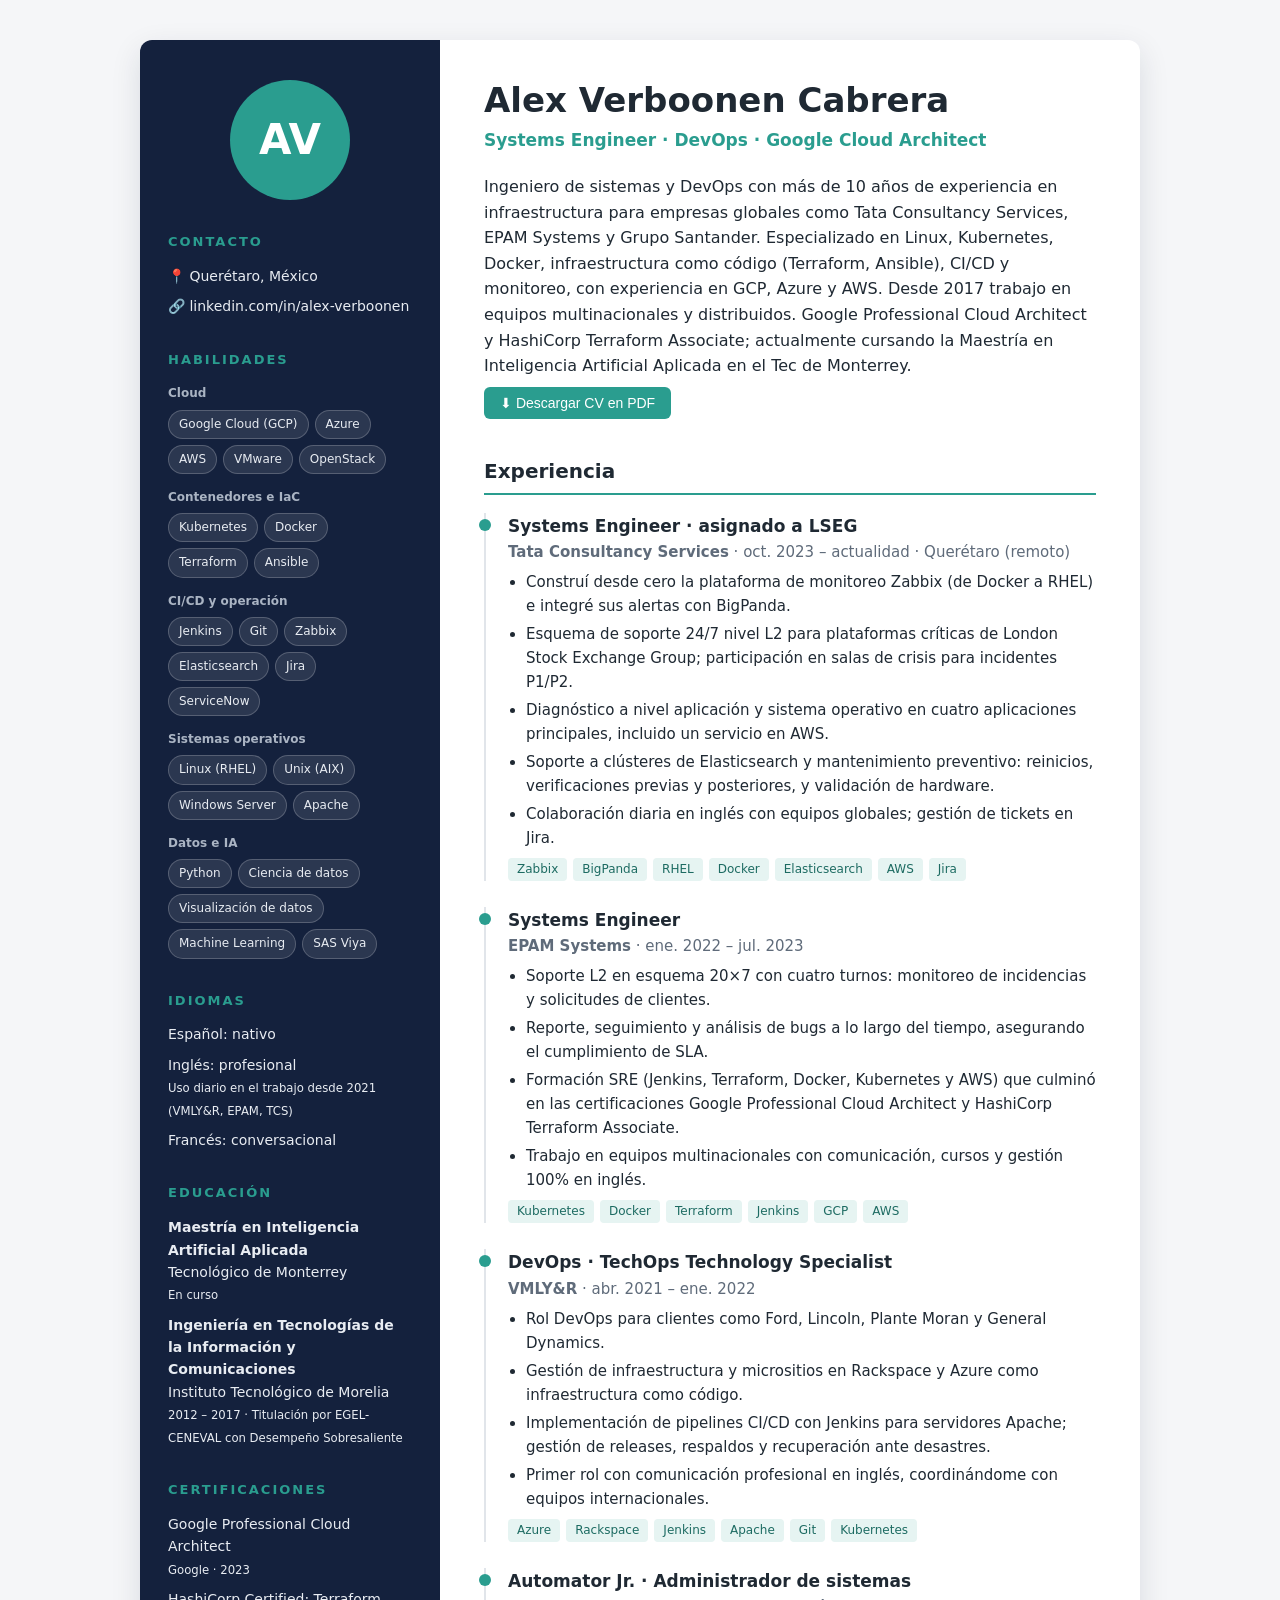
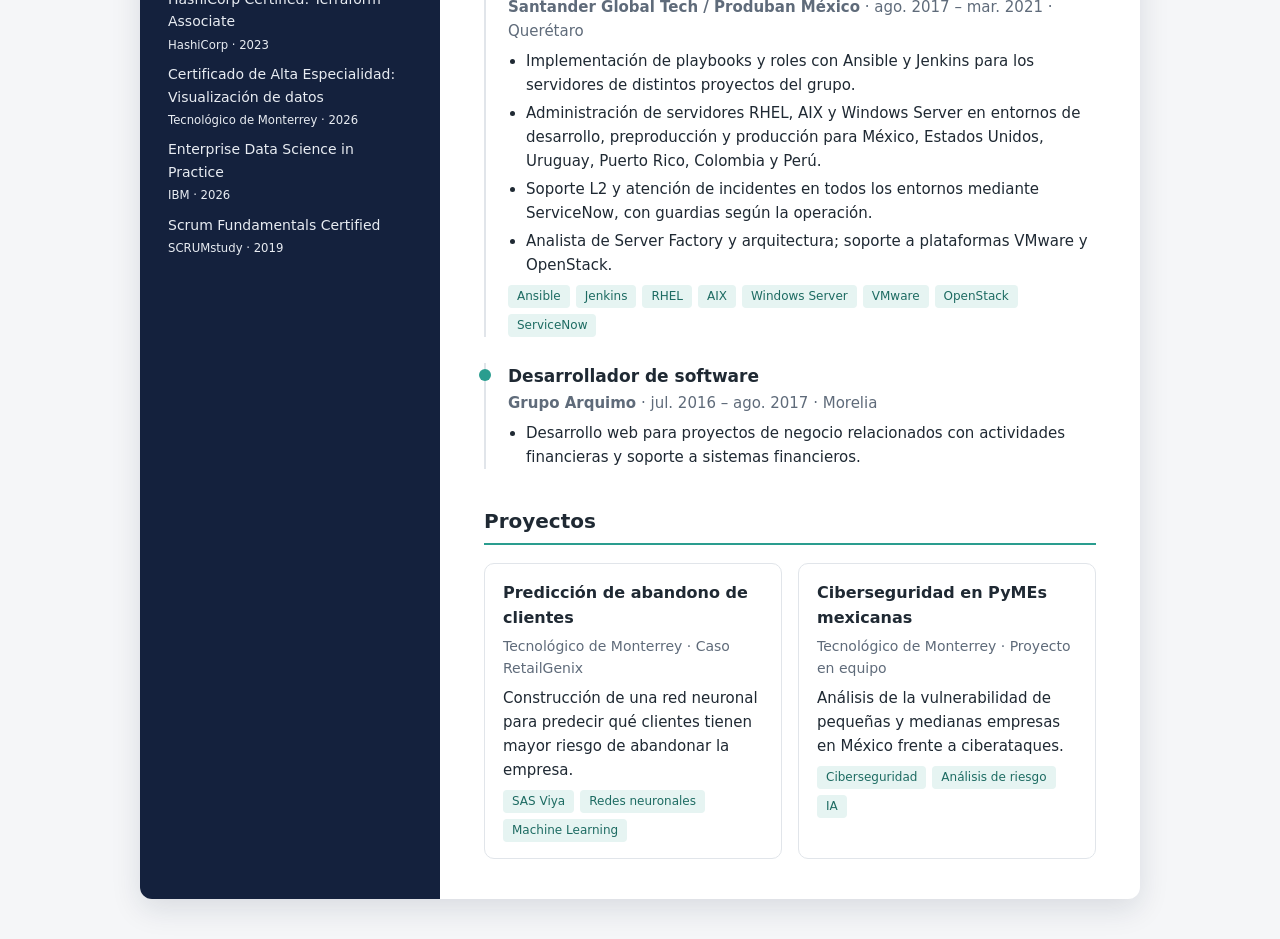
==== commit 52b32554: "typos" ====
--- a/index.html
+++ b/index.html
@@ -279,7 +279,7 @@
         Ingeniero de sistemas y DevOps con más de 10 años de experiencia en infraestructura
         para empresas globales como Tata Consultancy Services, EPAM Systems y Grupo Santander.
         Especializado en Linux, Kubernetes, Docker, infraestructura como código (Terraform, Ansible),
-        CI/CD y monitoreo, con experiencia en GCP, Azure y AWS. Desde 2017 trabajo en inglés en equipos
+        CI/CD y monitoreo, con experiencia en GCP, Azure y AWS. Desde 2017 trabajo en equipos
         multinacionales y distribuidos. Google Professional Cloud Architect y HashiCorp Terraform Associate;
         actualmente cursando la Maestría en Inteligencia Artificial Aplicada en el Tec de Monterrey.
       </p>
@@ -307,7 +307,7 @@
         <ul>
           <!-- ✍️ Si tienes cifras (alertas reducidas, tiempo de respuesta, nº de servidores), agrégalas aquí -->
           <li>Construí desde cero la plataforma de monitoreo Zabbix (de Docker a RHEL) e integré sus alertas con BigPanda.</li>
-          <li>Esquema de soprote 24/7 nivel L2 para plataformas críticas de London Stock Exchange Group; participación en salas de crisis para incidentes P1/P2.</li>
+          <li>Esquema de soporte 24/7 nivel L2 para plataformas críticas de London Stock Exchange Group; participación en salas de crisis para incidentes P1/P2.</li>
           <li>Diagnóstico a nivel aplicación y sistema operativo en cuatro aplicaciones principales, incluido un servicio en AWS.</li>
           <li>Soporte a clústeres de Elasticsearch y mantenimiento preventivo: reinicios, verificaciones previas y posteriores, y validación de hardware.</li>
           <li>Colaboración diaria en inglés con equipos globales; gestión de tickets en Jira.</li>
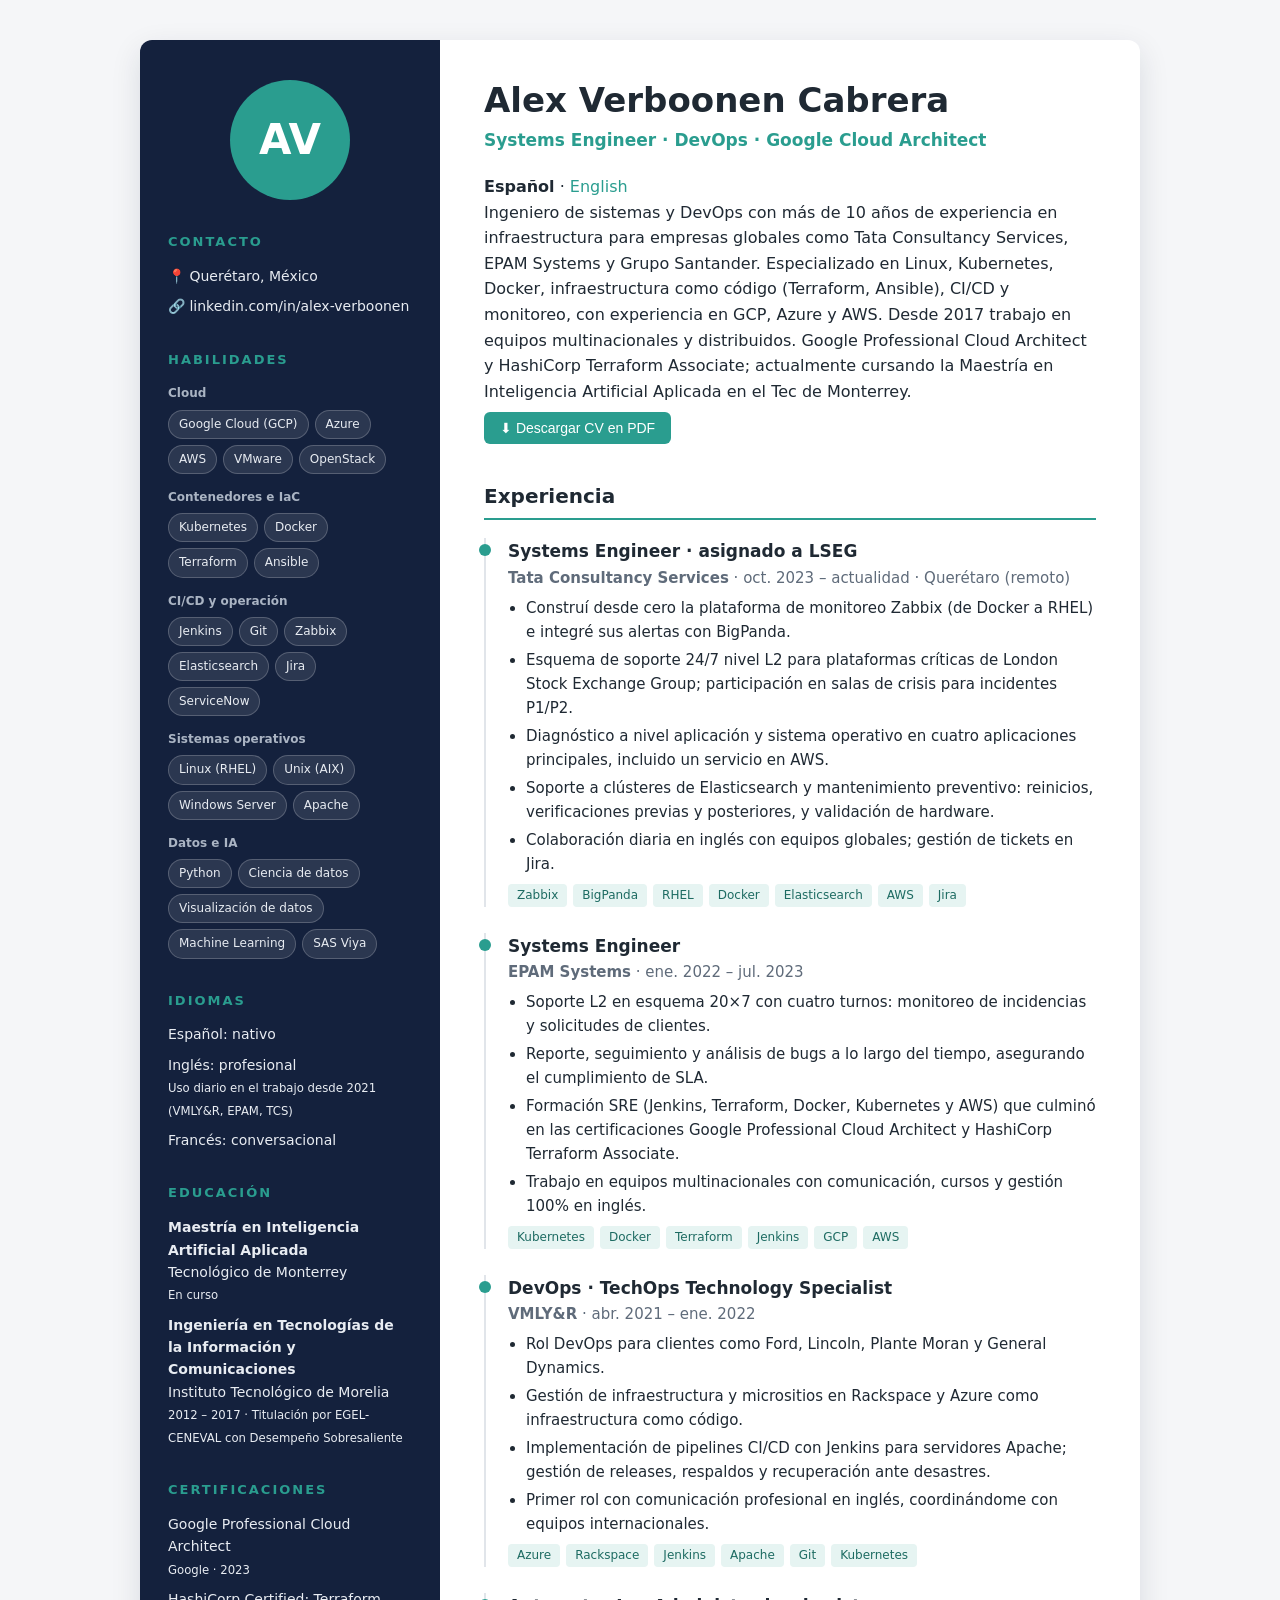
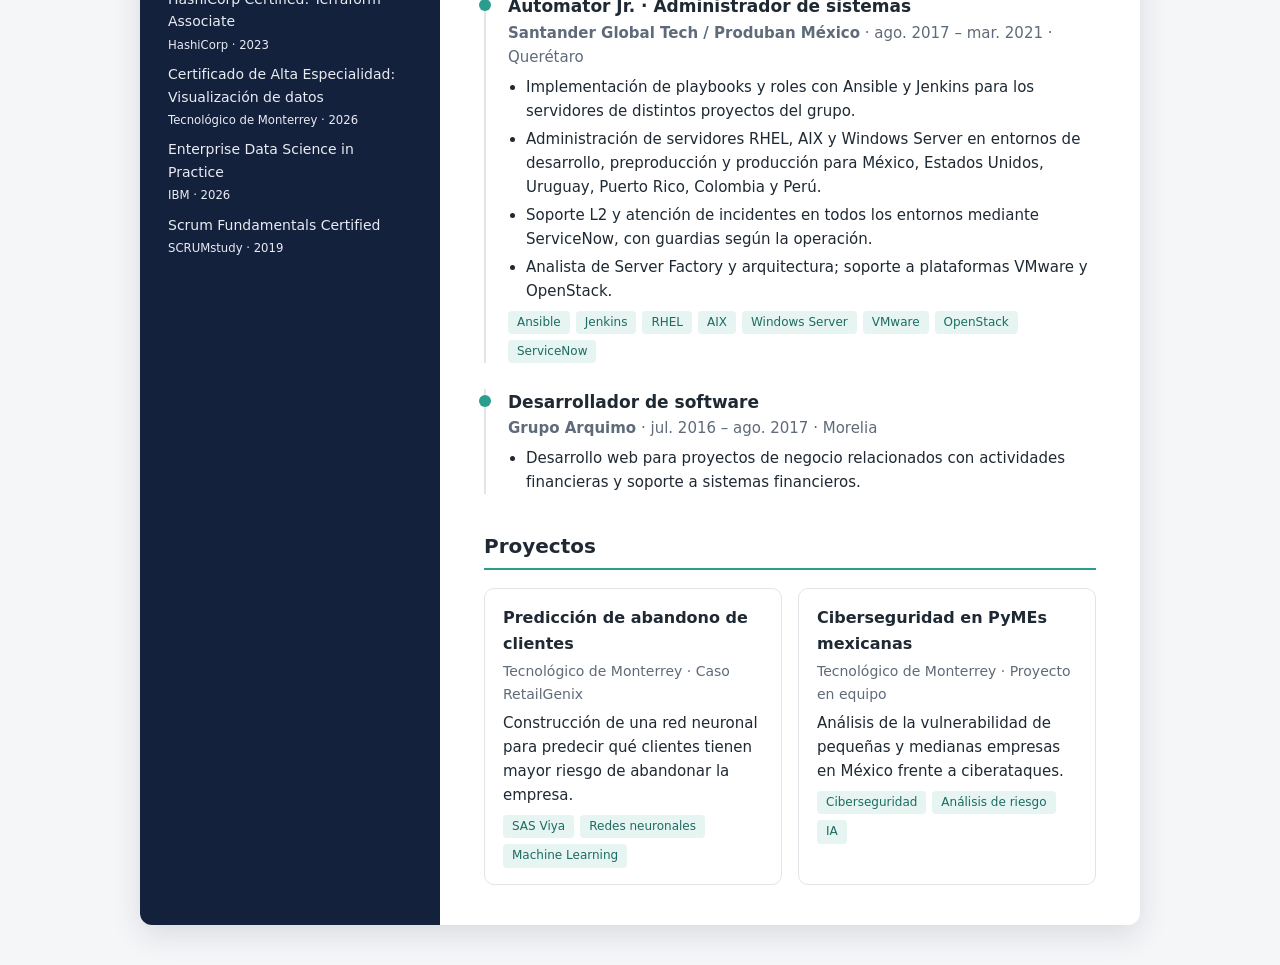
==== commit 6e6b4474: "link en" ====
--- a/index.html
+++ b/index.html
@@ -271,6 +271,7 @@
 
       <h1>Alex Verboonen Cabrera</h1>
       <p class="titular">Systems Engineer · DevOps · Google Cloud Architect</p>
+      <p class="no-imprimir idioma"><strong>Español</strong> · <a href="/en/">English</a></p>
       <!-- Línea de contacto que solo aparece en el PDF, justo debajo de tu nombre (si agregas tu correo, ponlo aquí también) -->
       <p class="solo-imprimir">Querétaro, México · linkedin.com/in/alex-verboonen</p>
 
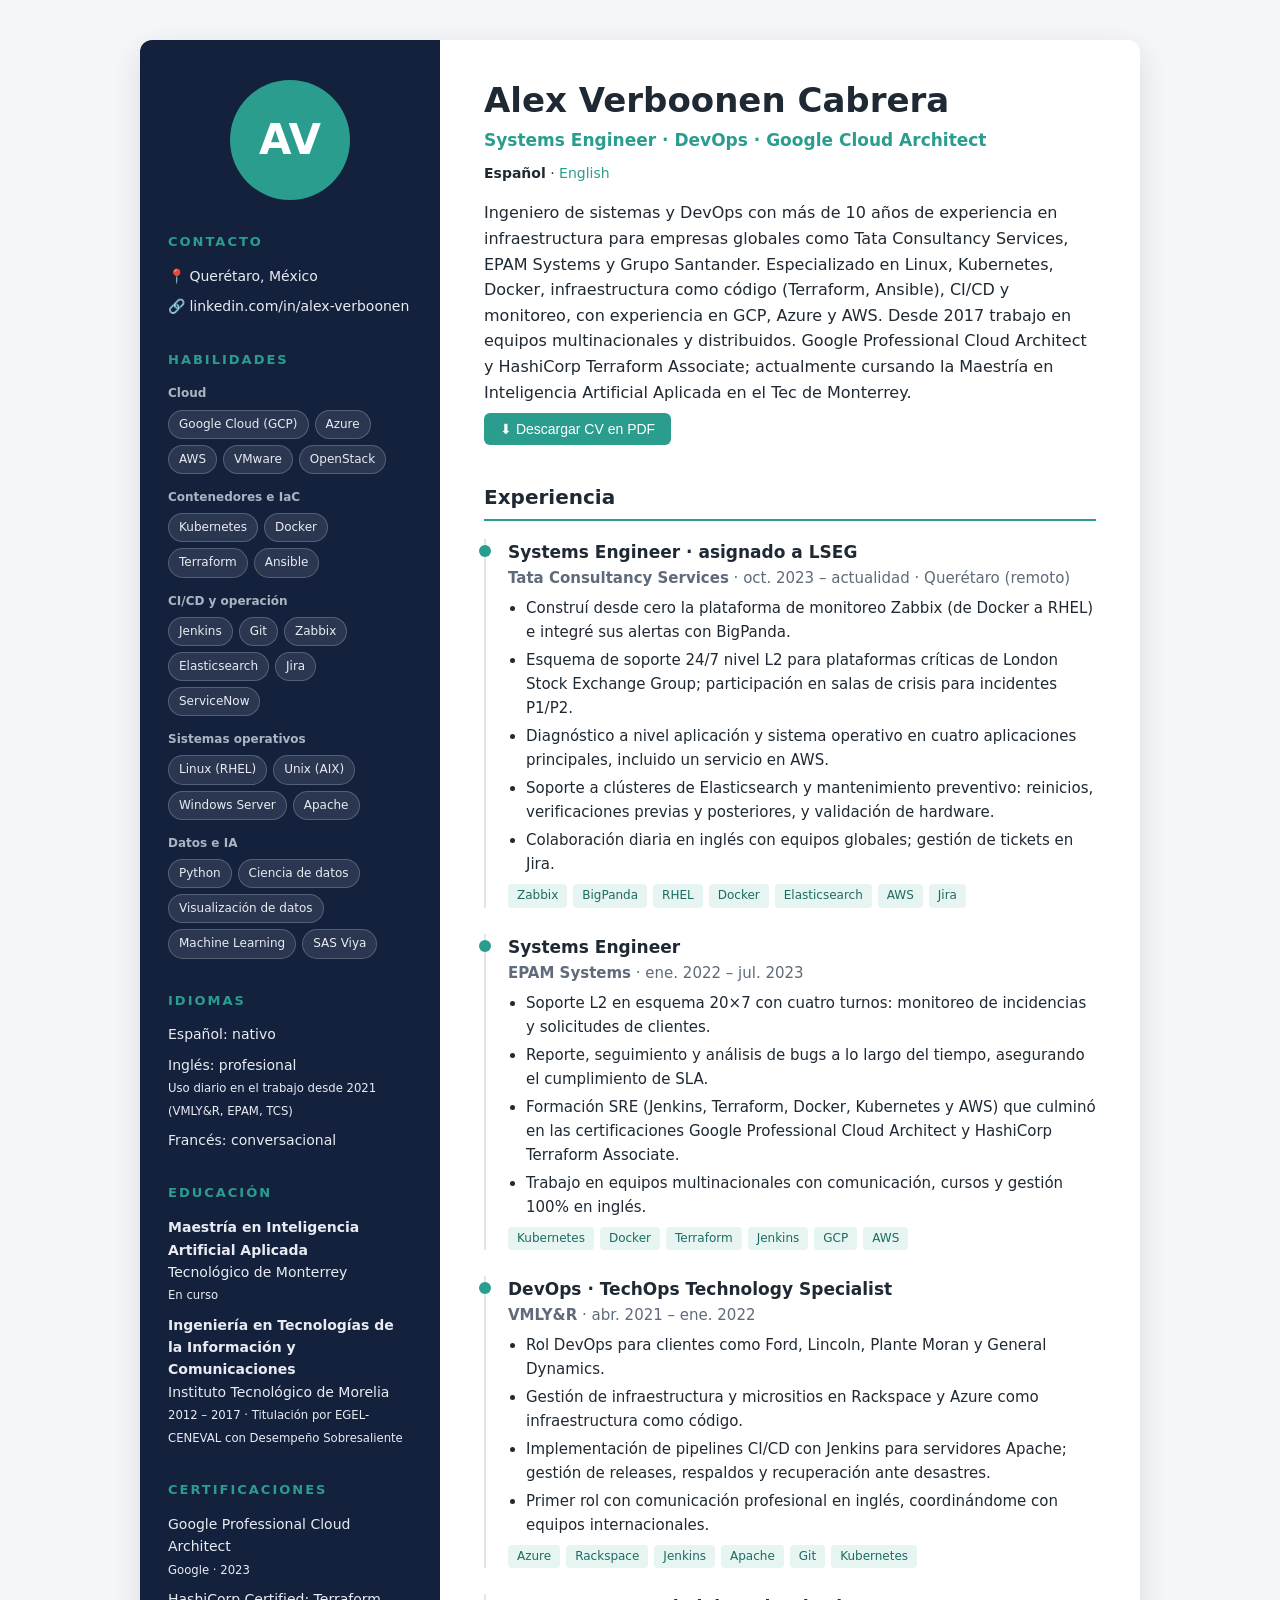
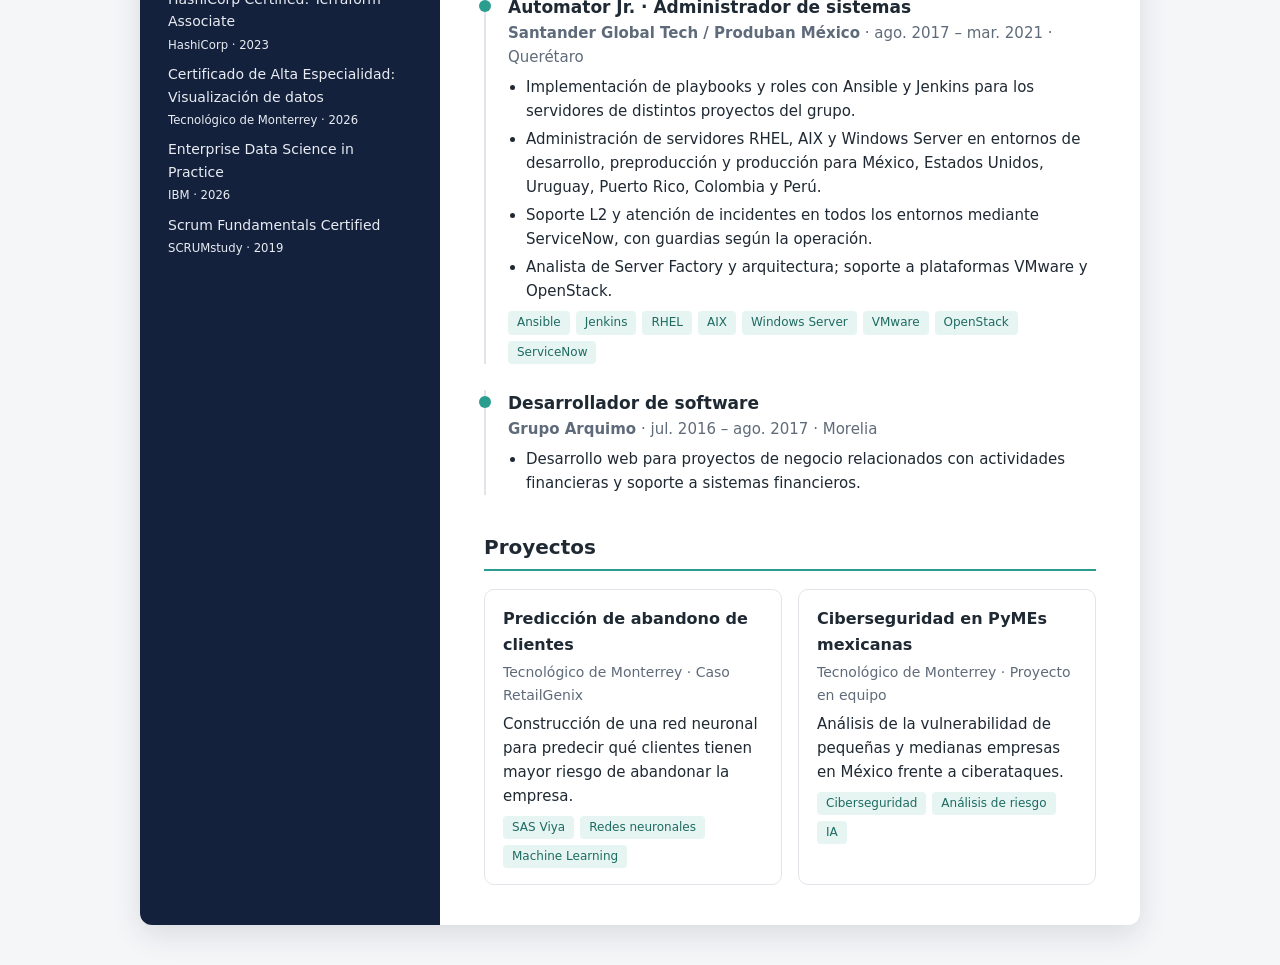
==== commit f93fca68: "style fix" ====
--- a/index.html
+++ b/index.html
@@ -199,7 +199,7 @@
     }
 
     .solo-imprimir { display: none; }
-
+    .idioma { font-size: 14px; margin: -12px 0 16px; }
     /* ---------- 6. CELULARES: una sola columna ---------- */
     @media (max-width: 760px) {
       body { padding: 0; }
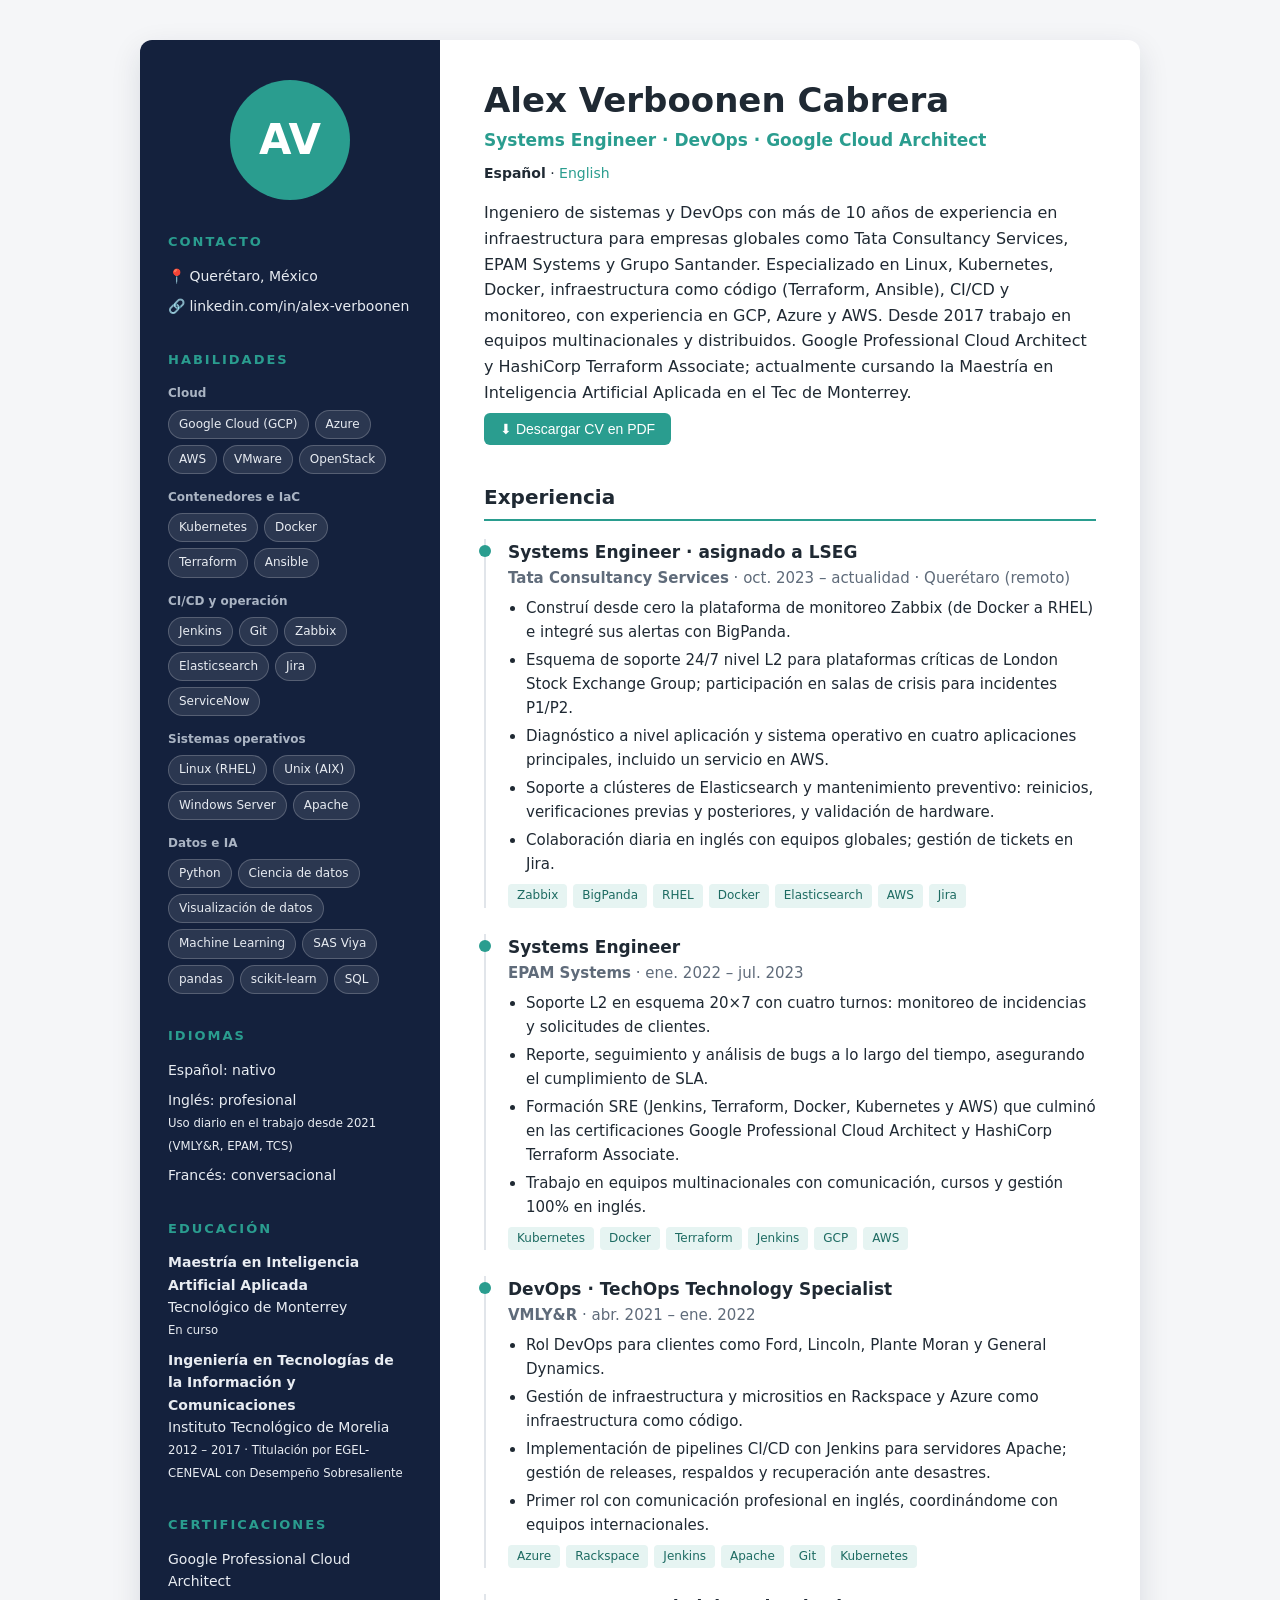
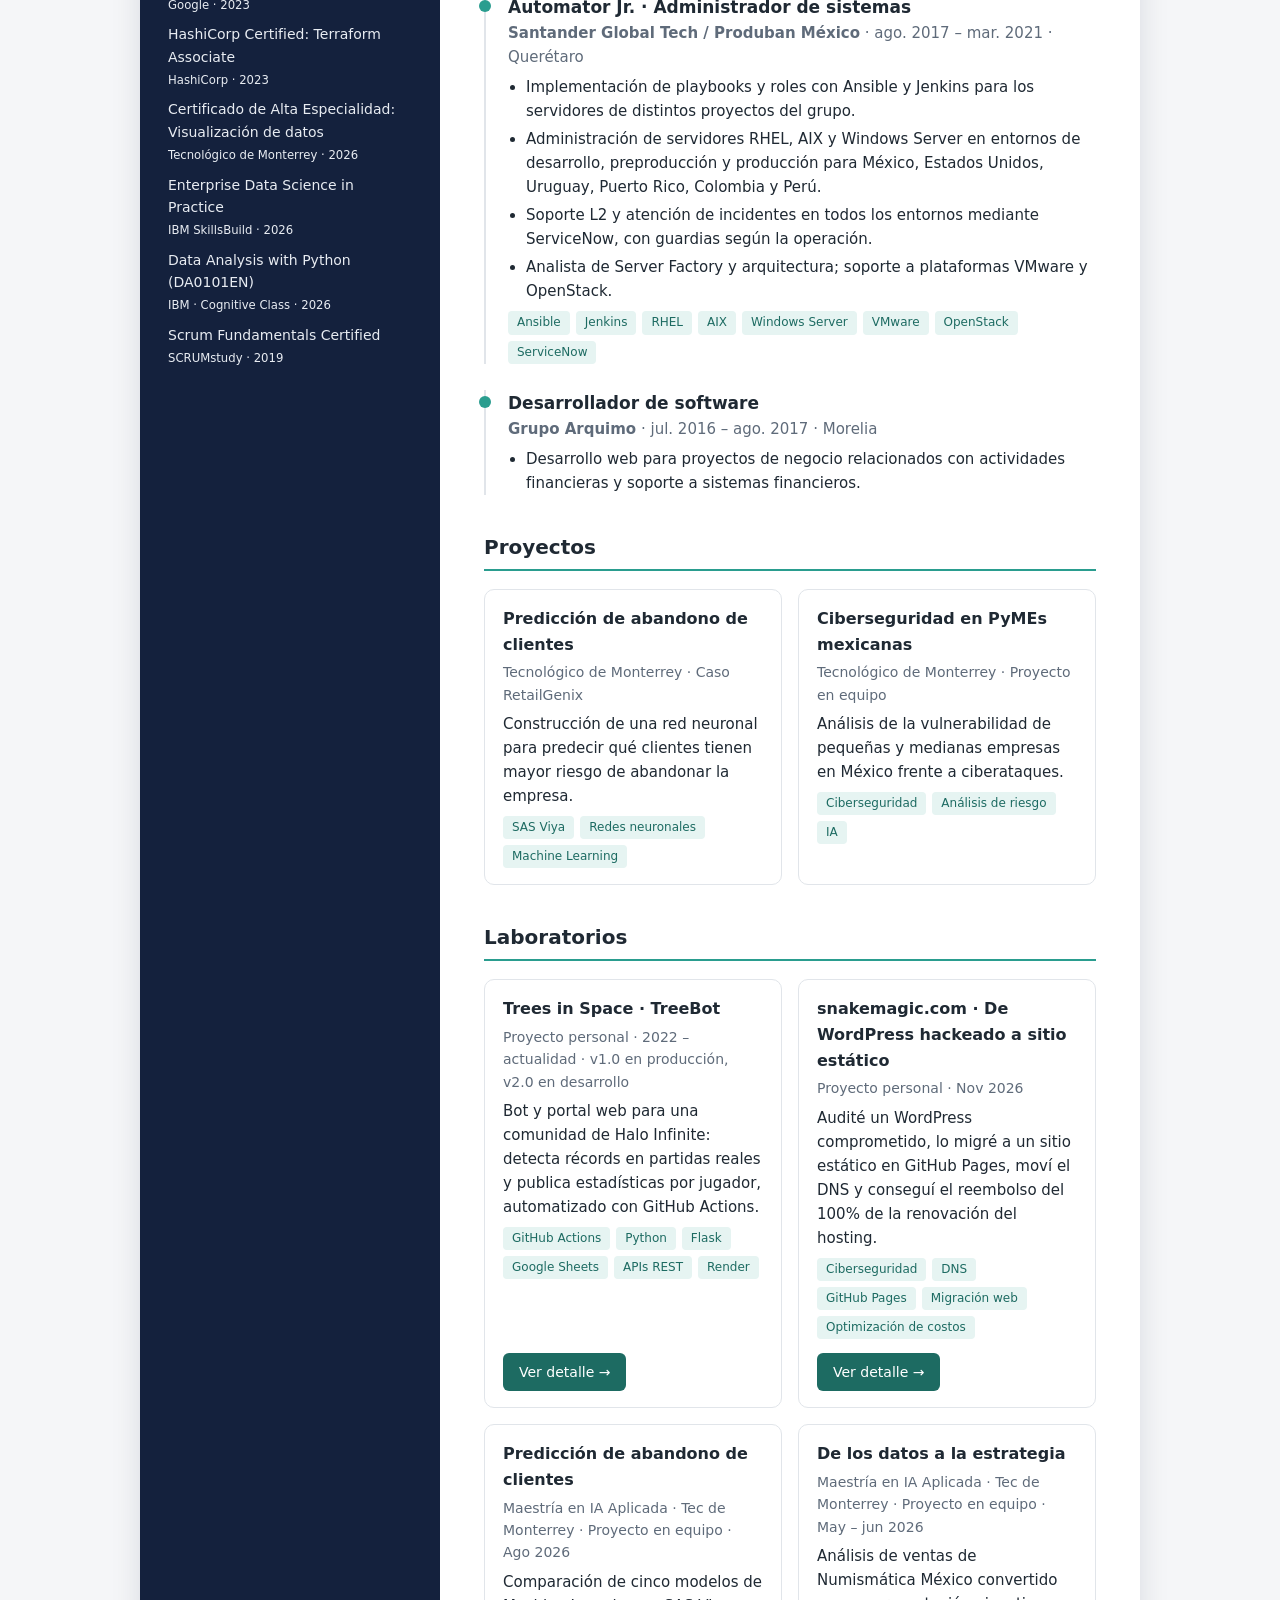
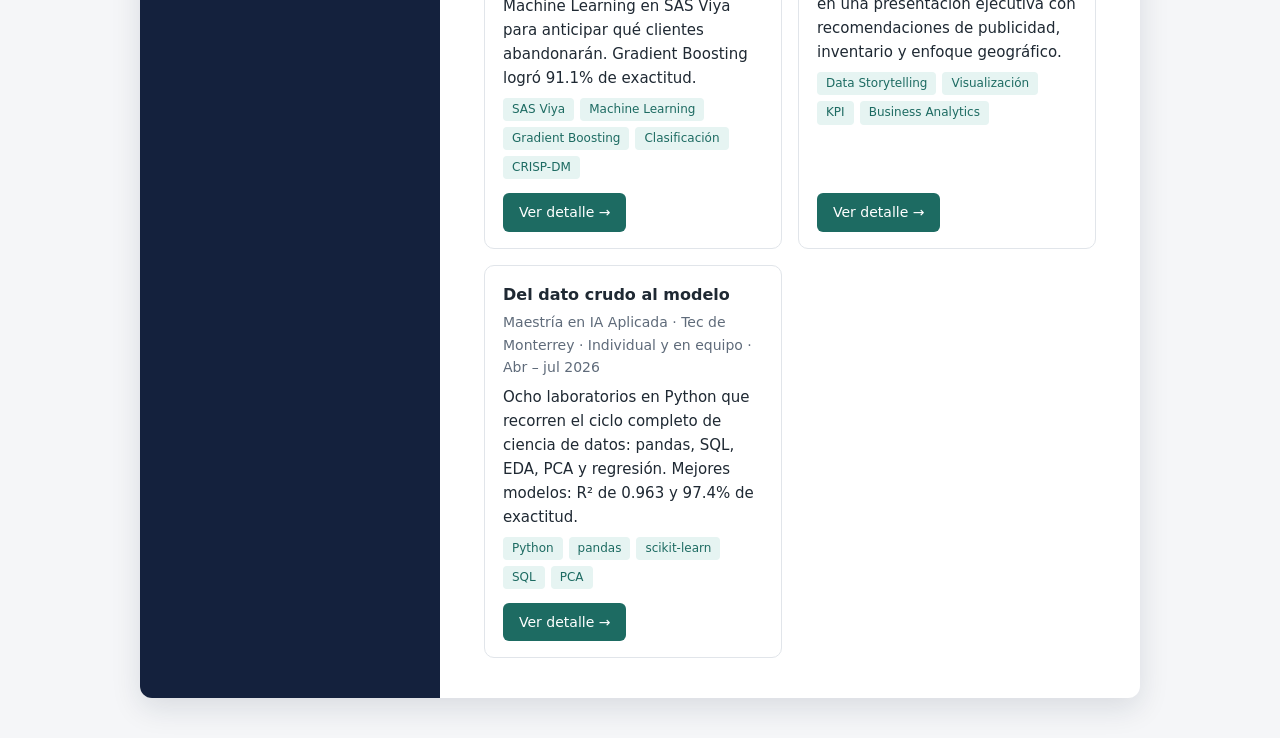
==== commit 673c78cc: "Add initial index.html with redirect to CV" ====
--- a/index.html
+++ b/index.html
@@ -1,487 +1,10 @@
 <!DOCTYPE html>
-<!--
-  ============================================================
-   CURRÍCULUM WEB DE ALEX VERBOONEN CABRERA
-  ============================================================
-   Cómo está organizado este archivo:
-     1. <head>   → datos de la página (título, idioma) y los ESTILOS (CSS).
-     2. <body>   → el CONTENIDO que se ve (tu nombre, experiencia, etc.).
-
-   Para cambiar TEXTOS: busca la sección en <body> y edita lo que
-   está entre las etiquetas, por ejemplo <h3>Systems Engineer</h3>.
-
-   Para cambiar COLORES: modifica las variables de :root (abajo).
-   Todo el sitio usa esas variables, así que cambias un valor
-   y se actualiza en todos lados.
-
-   DOS VERSIONES EN UN MISMO ARCHIVO:
-     • En pantalla: diseño a dos columnas, pensado para personas.
-     • Al imprimir / guardar como PDF: una sola columna, sin colores
-       de fondo, pensado para los sistemas ATS de las empresas.
-  ============================================================
--->
 <html lang="es">
 <head>
-  <meta charset="UTF-8">
-  <!-- Hace que la página se vea bien en celulares -->
-  <meta name="viewport" content="width=device-width, initial-scale=1.0">
-  <title>Alex Verboonen Cabrera · Systems Engineer & DevOps</title>
-  <!-- Descripción que muestran Google y las redes al compartir el enlace -->
-  <meta name="description" content="Currículum de Alex Verboonen Cabrera: Systems Engineer y DevOps con más de 10 años de experiencia en infraestructura, Linux, Kubernetes, Terraform y cloud.">
-
-  <style>
-    /* ---------- 1. VARIABLES DE DISEÑO (cámbialas a tu gusto) ---------- */
-    :root {
-      --color-fondo:      #f5f6f8;   /* fondo general de la página */
-      --color-tarjeta:    #ffffff;   /* fondo del área principal */
-      --color-lateral:    #14213d;   /* fondo de la columna izquierda */
-      --color-acento:     #2a9d8f;   /* color de resaltado (líneas, etiquetas) */
-      --color-texto:      #1f2933;   /* texto principal */
-      --color-suave:      #5f6b7a;   /* texto secundario (fechas, lugares) */
-      --fuente: "Segoe UI", system-ui, -apple-system, Roboto, Arial, sans-serif;
-    }
-
-    /* ---------- 2. ESTILOS BASE ---------- */
-    * { box-sizing: border-box; margin: 0; padding: 0; }
-
-    body {
-      font-family: var(--fuente);
-      background: var(--color-fondo);
-      color: var(--color-texto);
-      line-height: 1.6;
-      padding: 40px 16px;
-    }
-
-    a { color: var(--color-acento); text-decoration: none; }
-    a:hover { text-decoration: underline; }
-
-    /* ---------- 3. ESTRUCTURA: dos columnas ---------- */
-    /*
-      Truco importante: en el HTML la columna PRINCIPAL va primero
-      (así la leen bien los ATS y los lectores de pantalla), pero con
-      "order" la columna lateral se dibuja a la izquierda en pantalla.
-    */
-    .cv {
-      max-width: 1000px;
-      margin: 0 auto;
-      display: grid;
-      grid-template-columns: 300px 1fr;  /* columna izquierda fija, derecha flexible */
-      background: var(--color-tarjeta);
-      border-radius: 12px;
-      overflow: hidden;
-      box-shadow: 0 10px 30px rgba(20, 33, 61, 0.12);
-    }
-    .lateral   { order: 1; }
-    .principal { order: 2; }
-
-    /* ---------- 4. COLUMNA IZQUIERDA ---------- */
-    .lateral {
-      background: var(--color-lateral);
-      color: #e8ecf2;
-      padding: 40px 28px;
-    }
-
-    /* Círculo con tus iniciales. Si quieres tu foto, mira el comentario en el HTML */
-    .avatar {
-      width: 120px; height: 120px;
-      border-radius: 50%;
-      background: var(--color-acento);
-      display: flex; align-items: center; justify-content: center;
-      font-size: 42px; font-weight: 700; color: #fff;
-      margin: 0 auto 8px;
-      object-fit: cover;
-    }
-
-    .lateral h2 {
-      font-size: 13px;
-      text-transform: uppercase;
-      letter-spacing: 2px;
-      color: var(--color-acento);
-      margin: 32px 0 12px;
-    }
-    .lateral h3 {
-      font-size: 12px;
-      font-weight: 600;
-      color: #aab4c3;
-      margin: 14px 0 6px;
-    }
-
-    .lateral ul { list-style: none; }
-    .lateral li { margin-bottom: 8px; font-size: 14px; }
-    .lateral a { color: #e8ecf2; }
-
-    /* Etiquetas de habilidades */
-    .etiquetas { display: flex; flex-wrap: wrap; gap: 6px; }
-    .etiqueta {
-      font-size: 12px;
-      padding: 4px 10px;
-      border-radius: 20px;
-      background: rgba(255, 255, 255, 0.1);
-      border: 1px solid rgba(255, 255, 255, 0.2);
-    }
-
-    /* ---------- 5. COLUMNA DERECHA ---------- */
-    .principal { padding: 40px 44px; }
-
-    .principal h1 { font-size: 34px; line-height: 1.2; }
-    .titular {
-      font-size: 17px;
-      color: var(--color-acento);
-      font-weight: 600;
-      margin: 6px 0 20px;
-    }
-
-    .principal h2 {
-      font-size: 20px;
-      margin: 36px 0 18px;
-      padding-bottom: 6px;
-      border-bottom: 2px solid var(--color-acento);
-    }
-
-    /* Cada trabajo de la experiencia y cada proyecto */
-    .puesto {
-      position: relative;
-      padding-left: 22px;
-      margin-bottom: 26px;
-      border-left: 2px solid #e1e5ea;
-    }
-    /* Puntito de la línea de tiempo */
-    .puesto::before {
-      content: "";
-      position: absolute;
-      left: -7px; top: 6px;
-      width: 12px; height: 12px;
-      border-radius: 50%;
-      background: var(--color-acento);
-    }
-    .puesto h3 { font-size: 17px; }
-    .empresa { font-weight: 600; }
-    .meta { font-size: 14px; color: var(--color-suave); margin-bottom: 6px; }
-    .puesto ul { padding-left: 18px; font-size: 15px; }
-    .puesto li { margin-bottom: 4px; }
-    .puesto p  { font-size: 15px; }
-
-    /* Etiquetas de tecnologías dentro de un puesto */
-    .tec { margin-top: 8px; display: flex; flex-wrap: wrap; gap: 6px; }
-    .tec span {
-      font-size: 12px;
-      padding: 2px 9px;
-      border-radius: 4px;
-      background: #e6f4f2;
-      color: #1d6b62;
-    }
-
-    /* Tarjetas de proyectos: cuadrícula de 2 */
-    .proyectos {
-      display: grid;
-      grid-template-columns: repeat(auto-fit, minmax(260px, 1fr));
-      gap: 16px;
-    }
-    .proyecto {
-      border: 1px solid #e1e5ea;
-      border-radius: 10px;
-      padding: 16px 18px;
-      font-size: 15px;
-    }
-    .proyecto h3 { font-size: 16px; margin-bottom: 4px; }
-
-    /* Botón de imprimir / guardar PDF */
-    .boton {
-      display: inline-block;
-      margin-top: 8px;
-      padding: 8px 16px;
-      border-radius: 6px;
-      background: var(--color-acento);
-      color: #fff;
-      font-size: 14px;
-      border: none;
-      cursor: pointer;
-    }
-
-    .solo-imprimir { display: none; }
-    .idioma { font-size: 14px; margin: -12px 0 16px; }
-    /* ---------- 6. CELULARES: una sola columna ---------- */
-    @media (max-width: 760px) {
-      body { padding: 0; }
-      .cv { grid-template-columns: 1fr; border-radius: 0; }
-      .principal { padding: 32px 22px; }
-    }
-
-    /* ---------- 7. IMPRESIÓN / PDF: una columna, apto para ATS ---------- */
-    @media print {
-      @page { margin: 10mm 14mm; }
-      body { background: #fff; padding: 0; font-size: 9.5pt; line-height: 1.35; }
-      .solo-imprimir { display: block; margin: -12px 0 10px; color: var(--color-suave); }
-      .principal h1 { font-size: 22pt; }
-      .titular { margin: 2px 0 14px; font-size: 12pt; }
-      .puesto { margin-bottom: 9px; }
-      .puesto ul, .puesto p, .proyecto { font-size: 9.5pt; }
-      .meta { font-size: 9pt; margin-bottom: 2px; }
-      .lateral li { font-size: 9.5pt; margin-bottom: 2px; }
-      .cv {
-        display: block;          /* una sola columna, en el orden del HTML */
-        box-shadow: none;
-        border-radius: 0;
-      }
-      .principal { padding: 0; }
-      .lateral {
-        background: #fff;        /* sin fondo oscuro: ahorra tinta y lo lee mejor el ATS */
-        color: var(--color-texto);
-        padding: 0;
-      }
-      .lateral a { color: var(--color-texto); }
-      .lateral h2 {
-        font-size: 12pt;
-        text-transform: none;
-        letter-spacing: 0;
-        color: var(--color-texto);
-        border-bottom: 2px solid var(--color-acento);
-        padding-bottom: 4px;
-        margin: 20px 0 10px;
-      }
-      .lateral h3 { color: var(--color-texto); }
-      /* En el PDF las habilidades salen como texto separado por comas */
-      .etiquetas { display: block; }
-      .etiqueta { border: none; background: none; padding: 0; font-size: 9.5pt; }
-      .etiqueta:not(:last-child)::after { content: ","; }
-      .tec span { background: none; padding: 0; color: var(--color-suave); }
-      .tec span:not(:last-child)::after { content: " ·"; }
-      .proyectos { display: block; }
-      .proyecto { border: none; padding: 0; margin-bottom: 12px; }
-      .puesto { border-left: none; padding-left: 0; break-inside: avoid; }
-      .puesto::before { display: none; }
-      .no-imprimir, .avatar { display: none; }
-      .principal h2 { margin: 16px 0 10px; font-size: 12pt; }
-      .lateral h2 { margin: 16px 0 8px; }
-      .lateral h3 { margin: 6px 0 2px; font-size: 9.5pt; }
-      /* En el PDF, educación y certificaciones van en una sola línea cada una */
-      .lateral li br { display: none; }
-      .lateral li small::before { content: " · "; }
-      .lateral li small { font-size: 9pt; color: var(--color-suave); }
-    }
-  </style>
+  <meta charset="utf-8">
+  <title>Alex Verboonen Cabrera</title>
+  <meta http-equiv="refresh" content="0; url=/cv/es/">
+  <link rel="canonical" href="https://alexverboonen.com/cv/es/">
 </head>
-
-<body>
-  <main class="cv">
-
-    <!-- ===================== COLUMNA PRINCIPAL ===================== -->
-    <!-- Va primero en el HTML para que los ATS lean tu nombre y experiencia antes que nada -->
-    <section class="principal">
-
-      <h1>Alex Verboonen Cabrera</h1>
-      <p class="titular">Systems Engineer · DevOps · Google Cloud Architect</p>
-      <p class="no-imprimir idioma"><strong>Español</strong> · <a href="/en/">English</a></p>
-      <!-- Línea de contacto que solo aparece en el PDF, justo debajo de tu nombre (si agregas tu correo, ponlo aquí también) -->
-      <p class="solo-imprimir">Querétaro, México · linkedin.com/in/alex-verboonen</p>
-
-      <!-- PERFIL: 3 a 5 líneas, como recomiendan las guías actuales -->
-      <p>
-        Ingeniero de sistemas y DevOps con más de 10 años de experiencia en infraestructura
-        para empresas globales como Tata Consultancy Services, EPAM Systems y Grupo Santander.
-        Especializado en Linux, Kubernetes, Docker, infraestructura como código (Terraform, Ansible),
-        CI/CD y monitoreo, con experiencia en GCP, Azure y AWS. Desde 2017 trabajo en equipos
-        multinacionales y distribuidos. Google Professional Cloud Architect y HashiCorp Terraform Associate;
-        actualmente cursando la Maestría en Inteligencia Artificial Aplicada en el Tec de Monterrey.
-      </p>
-
-      <!-- Botón para imprimir o guardar como PDF (no aparece en el PDF) -->
-      <button class="boton no-imprimir" onclick="window.print()">⬇ Descargar CV en PDF</button>
-
-      <h2>Experiencia</h2>
-
-      <!--
-        Cada trabajo es un bloque <article class="puesto">.
-        Para agregar uno nuevo, copia un bloque completo (desde <article> hasta </article>)
-        y cambia los datos. El orden es del más reciente al más antiguo.
-
-        ✍️ FÓRMULA XYZ PARA TUS LOGROS:  "Logré [X], medido por [Y], haciendo [Z]"
-           Ejemplo: "Reduje 40% el tiempo de aprovisionamiento de servidores
-                     automatizando la configuración con playbooks de Ansible."
-           Si no tienes el número exacto, usa escala o rangos honestos:
-           "+200 servidores", "5 países", "despliegues semanales".
-      -->
-
-      <article class="puesto">
-        <h3>Systems Engineer · asignado a LSEG</h3>
-        <p class="meta"><span class="empresa">Tata Consultancy Services</span> · oct. 2023 – actualidad · Querétaro (remoto)</p>
-        <ul>
-          <!-- ✍️ Si tienes cifras (alertas reducidas, tiempo de respuesta, nº de servidores), agrégalas aquí -->
-          <li>Construí desde cero la plataforma de monitoreo Zabbix (de Docker a RHEL) e integré sus alertas con BigPanda.</li>
-          <li>Esquema de soporte 24/7 nivel L2 para plataformas críticas de London Stock Exchange Group; participación en salas de crisis para incidentes P1/P2.</li>
-          <li>Diagnóstico a nivel aplicación y sistema operativo en cuatro aplicaciones principales, incluido un servicio en AWS.</li>
-          <li>Soporte a clústeres de Elasticsearch y mantenimiento preventivo: reinicios, verificaciones previas y posteriores, y validación de hardware.</li>
-          <li>Colaboración diaria en inglés con equipos globales; gestión de tickets en Jira.</li>
-        </ul>
-        <div class="tec"><span>Zabbix</span><span>BigPanda</span><span>RHEL</span><span>Docker</span><span>Elasticsearch</span><span>AWS</span><span>Jira</span></div>
-      </article>
-
-      <article class="puesto">
-        <h3>Systems Engineer</h3>
-        <p class="meta"><span class="empresa">EPAM Systems</span> · ene. 2022 – jul. 2023</p>
-        <ul>
-          <li>Soporte L2 en esquema 20×7 con cuatro turnos: monitoreo de incidencias y solicitudes de clientes.</li>
-          <li>Reporte, seguimiento y análisis de bugs a lo largo del tiempo, asegurando el cumplimiento de SLA.</li>
-          <li>Formación SRE (Jenkins, Terraform, Docker, Kubernetes y AWS) que culminó en las certificaciones Google Professional Cloud Architect y HashiCorp Terraform Associate.</li>
-          <li>Trabajo en equipos multinacionales con comunicación, cursos y gestión 100% en inglés.</li>
-        </ul>
-        <div class="tec"><span>Kubernetes</span><span>Docker</span><span>Terraform</span><span>Jenkins</span><span>GCP</span><span>AWS</span></div>
-      </article>
-
-      <article class="puesto">
-        <h3>DevOps · TechOps Technology Specialist</h3>
-        <p class="meta"><span class="empresa">VMLY&amp;R</span> · abr. 2021 – ene. 2022</p>
-        <ul>
-          <li>Rol DevOps para clientes como Ford, Lincoln, Plante Moran y General Dynamics.</li>
-          <li>Gestión de infraestructura y micrositios en Rackspace y Azure como infraestructura como código.</li>
-          <li>Implementación de pipelines CI/CD con Jenkins para servidores Apache; gestión de releases, respaldos y recuperación ante desastres.</li>
-          <li>Primer rol con comunicación profesional en inglés, coordinándome con equipos internacionales.</li>
-        </ul>
-        <div class="tec"><span>Azure</span><span>Rackspace</span><span>Jenkins</span><span>Apache</span><span>Git</span><span>Kubernetes</span></div>
-      </article>
-
-      <article class="puesto">
-        <h3>Automator Jr. · Administrador de sistemas</h3>
-        <p class="meta"><span class="empresa">Santander Global Tech / Produban México</span> · ago. 2017 – mar. 2021 · Querétaro</p>
-        <ul>
-          <li>Implementación de playbooks y roles con Ansible y Jenkins para los servidores de distintos proyectos del grupo.</li>
-          <li>Administración de servidores RHEL, AIX y Windows Server en entornos de desarrollo, preproducción y producción para México, Estados Unidos, Uruguay, Puerto Rico, Colombia y Perú.</li>
-          <li>Soporte L2 y atención de incidentes en todos los entornos mediante ServiceNow, con guardias según la operación.</li>
-          <li>Analista de Server Factory y arquitectura; soporte a plataformas VMware y OpenStack.</li>
-        </ul>
-        <div class="tec"><span>Ansible</span><span>Jenkins</span><span>RHEL</span><span>AIX</span><span>Windows Server</span><span>VMware</span><span>OpenStack</span><span>ServiceNow</span></div>
-      </article>
-
-      <article class="puesto">
-        <h3>Desarrollador de software</h3>
-        <p class="meta"><span class="empresa">Grupo Arquimo</span> · jul. 2016 – ago. 2017 · Morelia</p>
-        <ul>
-          <li>Desarrollo web para proyectos de negocio relacionados con actividades financieras y soporte a sistemas financieros.</li>
-        </ul>
-      </article>
-
-      <!-- ===================== PROYECTOS ===================== -->
-      <!--
-        Aquí muestras tu transición hacia datos e IA.
-        Para agregar un proyecto, copia un bloque <div class="proyecto">.
-        Si subes el código o un reporte a GitHub, agrega un enlace:
-        <a href="https://github.com/TU-USUARIO/proyecto" target="_blank">Ver proyecto</a>
-      -->
-      <h2>Proyectos</h2>
-      <div class="proyectos">
-
-        <div class="proyecto">
-          <h3>Predicción de abandono de clientes</h3>
-          <p class="meta">Tecnológico de Monterrey · Caso RetailGenix</p>
-          <p>Construcción de una red neuronal para predecir qué clientes tienen mayor riesgo de abandonar la empresa.</p>
-          <div class="tec"><span>SAS Viya</span><span>Redes neuronales</span><span>Machine Learning</span></div>
-        </div>
-
-        <div class="proyecto">
-          <h3>Ciberseguridad en PyMEs mexicanas</h3>
-          <p class="meta">Tecnológico de Monterrey · Proyecto en equipo</p>
-          <p>Análisis de la vulnerabilidad de pequeñas y medianas empresas en México frente a ciberataques.</p>
-          <div class="tec"><span>Ciberseguridad</span><span>Análisis de riesgo</span><span>IA</span></div>
-        </div>
-
-      </div>
-    </section>
-
-    <!-- ===================== COLUMNA LATERAL ===================== -->
-    <aside class="lateral">
-
-      <!--
-        FOTO: para poner tu foto en lugar de las iniciales,
-        guarda tu imagen como "foto.jpg" en la misma carpeta que este archivo
-        y cambia la línea de abajo por:
-        <img class="avatar" src="foto.jpg" alt="Foto de Alex Verboonen">
-        (La foto nunca sale en el PDF, para que sea apto para empresas internacionales.)
-      -->
-      <div class="avatar">AV</div>
-
-      <h2 class="no-imprimir">Contacto</h2>
-      <ul class="no-imprimir">
-        <li>📍 Querétaro, México</li>
-        <!-- Para agregar tu correo, copia esta línea quitando los signos de comentario:
-        <li>✉️ <a href="mailto:tu-correo@ejemplo.com">tu-correo@ejemplo.com</a></li>
-        -->
-        <li>🔗 <a href="https://www.linkedin.com/in/alex-verboonen/" target="_blank">linkedin.com/in/alex-verboonen</a></li>
-      </ul>
-
-      <h2>Habilidades</h2>
-      <!-- Agrupadas por categoría. Para agregar una, copia una línea <span> -->
-      <h3>Cloud</h3>
-      <div class="etiquetas">
-        <span class="etiqueta">Google Cloud (GCP)</span>
-        <span class="etiqueta">Azure</span>
-        <span class="etiqueta">AWS</span>
-        <span class="etiqueta">VMware</span>
-        <span class="etiqueta">OpenStack</span>
-      </div>
-      <h3>Contenedores e IaC</h3>
-      <div class="etiquetas">
-        <span class="etiqueta">Kubernetes</span>
-        <span class="etiqueta">Docker</span>
-        <span class="etiqueta">Terraform</span>
-        <span class="etiqueta">Ansible</span>
-      </div>
-      <h3>CI/CD y operación</h3>
-      <div class="etiquetas">
-        <span class="etiqueta">Jenkins</span>
-        <span class="etiqueta">Git</span>
-        <span class="etiqueta">Zabbix</span>
-        <span class="etiqueta">Elasticsearch</span>
-        <span class="etiqueta">Jira</span>
-        <span class="etiqueta">ServiceNow</span>
-      </div>
-      <h3>Sistemas operativos</h3>
-      <div class="etiquetas">
-        <span class="etiqueta">Linux (RHEL)</span>
-        <span class="etiqueta">Unix (AIX)</span>
-        <span class="etiqueta">Windows Server</span>
-        <span class="etiqueta">Apache</span>
-      </div>
-      <h3>Datos e IA</h3>
-      <div class="etiquetas">
-        <span class="etiqueta">Python</span>
-        <span class="etiqueta">Ciencia de datos</span>
-        <span class="etiqueta">Visualización de datos</span>
-        <span class="etiqueta">Machine Learning</span>
-        <span class="etiqueta">SAS Viya</span>
-      </div>
-
-      <h2>Idiomas</h2>
-      <ul>
-        <li>Español: nativo</li>
-        <li>Inglés: profesional<br><small>Uso diario en el trabajo desde 2021 (VMLY&amp;R, EPAM, TCS)</small></li>
-        <li>Francés: conversacional</li>
-      </ul>
-
-      <h2>Educación</h2>
-      <ul>
-        <li>
-          <strong>Maestría en Inteligencia Artificial Aplicada</strong><br>
-          Tecnológico de Monterrey<br>
-          <small>En curso</small>
-        </li>
-        <li>
-          <strong>Ingeniería en Tecnologías de la Información y Comunicaciones</strong><br>
-          Instituto Tecnológico de Morelia<br>
-          <small>2012 – 2017 · Titulación por EGEL-CENEVAL con Desempeño Sobresaliente</small>
-        </li>
-      </ul>
-
-      <h2>Certificaciones</h2>
-      <ul>
-        <li>Google Professional Cloud Architect<br><small>Google · 2023</small></li>
-        <li>HashiCorp Certified: Terraform Associate<br><small>HashiCorp · 2023</small></li>
-        <li>Certificado de Alta Especialidad: Visualización de datos<br><small>Tecnológico de Monterrey · 2026</small></li>
-        <li>Enterprise Data Science in Practice<br><small>IBM · 2026</small></li>
-        <li>Scrum Fundamentals Certified<br><small>SCRUMstudy · 2019</small></li>
-        <!-- Tienes 15 en LinkedIn: agrega aquí las que quieras destacar -->
-      </ul>
-    </aside>
-
-  </main>
-</body>
+<body><a href="/cv/es/">Ir al CV</a></body>
 </html>
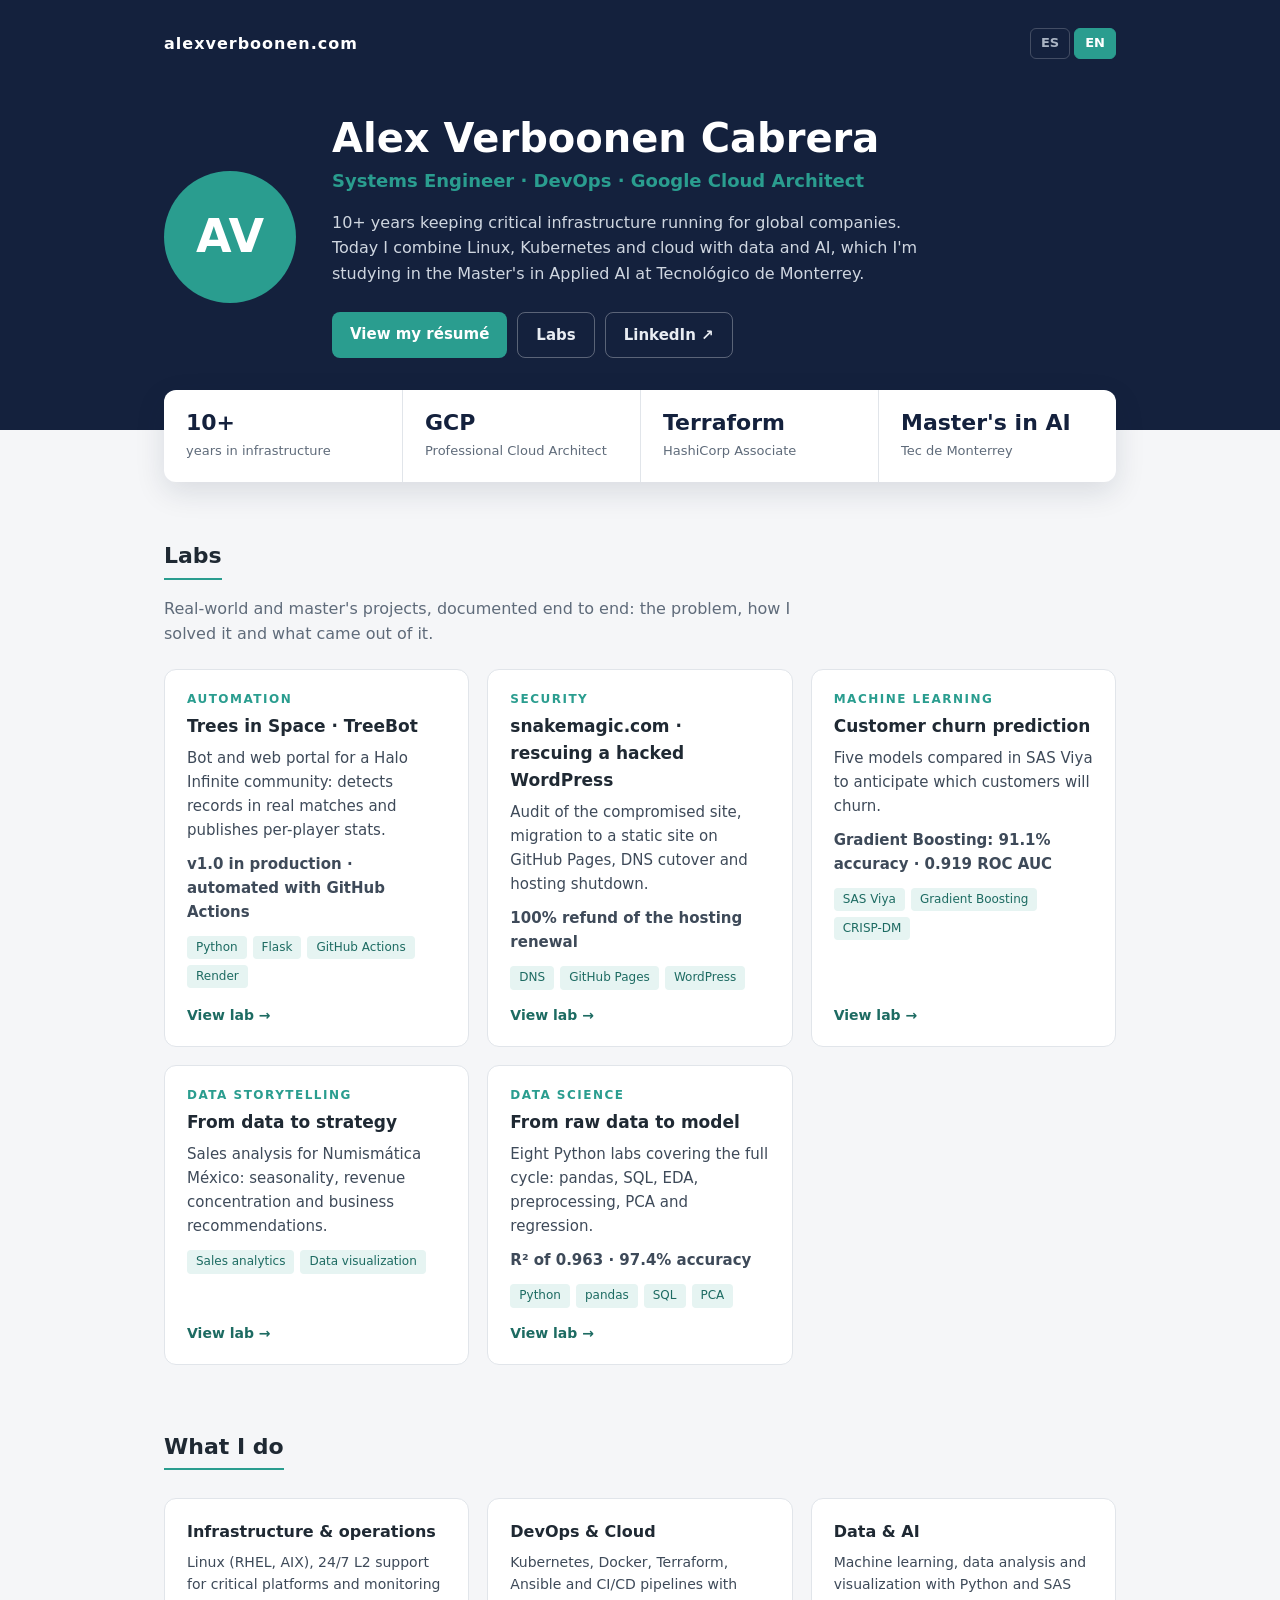
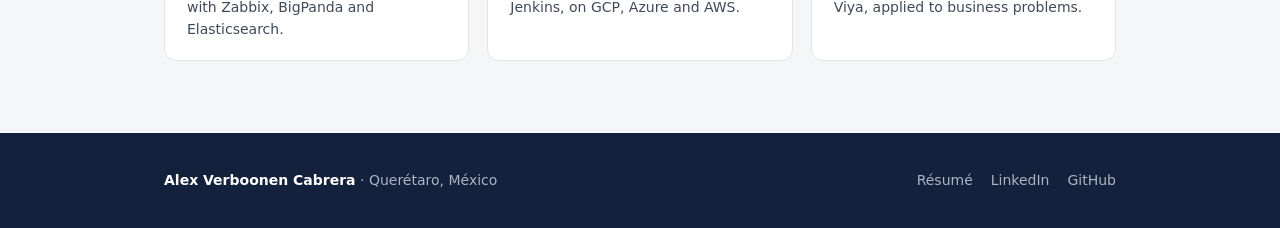
==== commit a030bf51: "Replace root redirect with bilingual landing page" ====
--- a/index.html
+++ b/index.html
@@ -1,10 +1,345 @@
 <!DOCTYPE html>
+<!--
+  ============================================================
+   PORTADA (LANDING) DE alexverboonen.com
+  ============================================================
+   Una sola página bilingüe (español / inglés).
+   • Cada texto existe dos veces: uno con class="es" y otro con class="en".
+     Solo se muestra el del idioma activo.
+   • El idioma se elige así: botón ES/EN → idioma del navegador → español.
+   • Colores: mismas variables que el CV (sección :root), para que todo
+     el sitio se vea como uno solo.
+   • Para agregar un laboratorio: copia un bloque <a class="lab">…</a>
+     dentro de la sección "labs" y cambia textos y enlaces.
+  ============================================================
+-->
 <html lang="es">
 <head>
-  <meta charset="utf-8">
-  <title>Alex Verboonen Cabrera</title>
-  <meta http-equiv="refresh" content="0; url=/cv/es/">
-  <link rel="canonical" href="https://alexverboonen.com/cv/es/">
+  <meta charset="UTF-8">
+  <meta name="viewport" content="width=device-width, initial-scale=1.0">
+  <title>Alex Verboonen Cabrera · Systems Engineer, DevOps & Cloud</title>
+  <meta name="description" content="Alex Verboonen Cabrera: Systems Engineer y DevOps con más de 10 años en infraestructura, Google Professional Cloud Architect. CV y laboratorios de datos, IA y cloud.">
+  <link rel="canonical" href="https://alexverboonen.com/">
+
+  <!-- Vista previa al compartir el enlace (LinkedIn, WhatsApp, etc.) -->
+  <meta property="og:type" content="website">
+  <meta property="og:url" content="https://alexverboonen.com/">
+  <meta property="og:title" content="Alex Verboonen Cabrera · Systems Engineer, DevOps & Cloud">
+  <meta property="og:description" content="Más de 10 años en infraestructura para empresas globales. CV y laboratorios de datos, IA y cloud.">
+
+  <style>
+    /* ---------- 1. VARIABLES (las mismas del CV) ---------- */
+    :root {
+      --color-fondo:   #f5f6f8;
+      --color-tarjeta: #ffffff;
+      --color-lateral: #14213d;
+      --color-acento:  #2a9d8f;
+      --color-boton:   #1d6b62;   /* verde oscuro: buen contraste con texto blanco */
+      --color-texto:   #1f2933;
+      --color-suave:   #5f6b7a;
+      --fuente: "Segoe UI", system-ui, -apple-system, Roboto, Arial, sans-serif;
+    }
+
+    * { box-sizing: border-box; margin: 0; padding: 0; }
+    body {
+      font-family: var(--fuente);
+      background: var(--color-fondo);
+      color: var(--color-texto);
+      line-height: 1.6;
+    }
+    a { color: inherit; text-decoration: none; }
+    .contenedor { max-width: 1000px; margin: 0 auto; padding: 0 24px; }
+
+    /* Idiomas: solo se ve el activo */
+    html[lang="es"] .en, html[lang="en"] .es { display: none !important; }
+
+    /* ---------- 2. ENCABEZADO OSCURO ---------- */
+    .hero {
+      background: var(--color-lateral);
+      color: #e8ecf2;
+      padding: 28px 0 72px;
+    }
+    .barra {
+      display: flex; justify-content: space-between; align-items: center;
+      margin-bottom: 56px;
+    }
+    .marca { font-weight: 700; letter-spacing: 1px; color: #fff; }
+    .idiomas { display: flex; gap: 4px; }
+    .idiomas button {
+      font: inherit; font-size: 13px; font-weight: 600;
+      padding: 4px 10px; border-radius: 6px; cursor: pointer;
+      background: transparent; color: #aab4c3;
+      border: 1px solid rgba(255,255,255,.2);
+    }
+    .idiomas button[aria-pressed="true"] { background: var(--color-acento); color: #fff; border-color: var(--color-acento); }
+
+    .presentacion { display: flex; gap: 36px; align-items: center; }
+    .avatar {
+      flex: none;
+      width: 132px; height: 132px; border-radius: 50%;
+      background: var(--color-acento);
+      display: flex; align-items: center; justify-content: center;
+      font-size: 46px; font-weight: 700; color: #fff;
+    }
+    .hero h1 { font-size: 40px; line-height: 1.15; color: #fff; }
+    .titular { color: var(--color-acento); font-weight: 600; font-size: 18px; margin: 6px 0 14px; }
+    .pitch { max-width: 620px; font-size: 16px; color: #cfd6e0; }
+
+    .acciones { display: flex; flex-wrap: wrap; gap: 10px; margin-top: 26px; }
+    .boton {
+      display: inline-block; padding: 10px 18px; border-radius: 8px;
+      font-size: 15px; font-weight: 600;
+      transition: background .15s, border-color .15s;
+    }
+    .boton.principal { background: var(--color-acento); color: #fff; }
+    .boton.principal:hover { background: #238579; }
+    .boton.secundario { border: 1px solid rgba(255,255,255,.3); color: #e8ecf2; }
+    .boton.secundario:hover { border-color: #fff; }
+    .boton:focus-visible, .lab:focus-visible, .idiomas button:focus-visible {
+      outline: 3px solid var(--color-acento); outline-offset: 2px;
+    }
+
+    /* ---------- 3. DATOS CLAVE (tarjeta que monta sobre el encabezado) ---------- */
+    .datos {
+      margin-top: -40px;
+      background: var(--color-tarjeta);
+      border-radius: 12px;
+      box-shadow: 0 10px 30px rgba(20,33,61,.12);
+      display: grid; grid-template-columns: repeat(4, 1fr);
+    }
+    .dato { padding: 20px 22px; border-left: 1px solid #e1e5ea; }
+    .dato:first-child { border-left: none; }
+    .dato strong { display: block; font-size: 22px; color: var(--color-lateral); line-height: 1.2; }
+    .dato span { font-size: 13px; color: var(--color-suave); }
+
+    /* ---------- 4. SECCIONES ---------- */
+    section { padding: 56px 0 8px; }
+    h2 {
+      font-size: 22px; margin-bottom: 6px;
+      display: inline-block; padding-bottom: 4px;
+      border-bottom: 2px solid var(--color-acento);
+    }
+    .intro { color: var(--color-suave); margin: 10px 0 22px; max-width: 680px; }
+
+    /* Tarjetas de laboratorios */
+    .labs { display: grid; grid-template-columns: repeat(auto-fit, minmax(280px, 1fr)); gap: 18px; }
+    .lab {
+      display: flex; flex-direction: column;
+      background: var(--color-tarjeta);
+      border: 1px solid #e1e5ea; border-radius: 12px;
+      padding: 20px 22px;
+      transition: transform .15s, box-shadow .15s, border-color .15s;
+    }
+    .lab:hover { transform: translateY(-3px); box-shadow: 0 8px 22px rgba(20,33,61,.10); border-color: var(--color-acento); }
+    .categoria { font-size: 12px; font-weight: 700; letter-spacing: 1.5px; text-transform: uppercase; color: var(--color-acento); }
+    .lab h3 { font-size: 17px; margin: 4px 0 6px; }
+    .lab p { font-size: 15px; color: #3e4a59; }
+    .metrica { margin-top: 10px; font-size: 14px; font-weight: 600; color: var(--color-boton); }
+    .tec { margin: 12px 0 14px; display: flex; flex-wrap: wrap; gap: 6px; }
+    .tec span { font-size: 12px; padding: 2px 9px; border-radius: 4px; background: #e6f4f2; color: #1d6b62; }
+    .ver { margin-top: auto; font-size: 14px; font-weight: 600; color: var(--color-boton); }
+
+    /* Lo que hago */
+    .areas { display: grid; grid-template-columns: repeat(3, 1fr); gap: 18px; }
+    .area { background: var(--color-tarjeta); border-radius: 12px; padding: 20px 22px; border: 1px solid #e1e5ea; }
+    .area h3 { font-size: 16px; margin-bottom: 6px; }
+    .area p { font-size: 14px; color: #3e4a59; }
+
+    /* ---------- 5. PIE ---------- */
+    footer { margin-top: 64px; background: var(--color-lateral); color: #aab4c3; padding: 36px 0; font-size: 14px; }
+    footer .contenedor { display: flex; flex-wrap: wrap; justify-content: space-between; gap: 16px; align-items: center; }
+    footer strong { color: #fff; }
+    footer nav { display: flex; gap: 18px; }
+    footer a:hover { color: #fff; }
+
+    /* ---------- 6. CELULARES ---------- */
+    @media (max-width: 760px) {
+      .barra { margin-bottom: 36px; }
+      .presentacion { flex-direction: column; align-items: flex-start; gap: 20px; }
+      .avatar { width: 96px; height: 96px; font-size: 34px; }
+      .hero h1 { font-size: 32px; }
+      .datos { grid-template-columns: 1fr 1fr; }
+      .dato:nth-child(3) { border-left: none; }
+      .dato:nth-child(n+3) { border-top: 1px solid #e1e5ea; }
+      .areas { grid-template-columns: 1fr; }
+    }
+    @media (prefers-reduced-motion: reduce) { * { transition: none !important; } }
+  </style>
 </head>
-<body><a href="/cv/es/">Ir al CV</a></body>
+<body>
+
+  <!-- ===== ENCABEZADO ===== -->
+  <header class="hero">
+    <div class="contenedor">
+      <div class="barra">
+        <span class="marca">alexverboonen.com</span>
+        <div class="idiomas" role="group" aria-label="Idioma / Language">
+          <button type="button" data-lang="es" aria-pressed="true">ES</button>
+          <button type="button" data-lang="en" aria-pressed="false">EN</button>
+        </div>
+      </div>
+
+      <div class="presentacion">
+        <div class="avatar" aria-hidden="true">AV</div>
+        <div>
+          <h1>Alex Verboonen Cabrera</h1>
+          <p class="titular">Systems Engineer · DevOps · Google Cloud Architect</p>
+          <p class="pitch es">Más de 10 años manteniendo en pie infraestructura crítica para empresas globales. Hoy combino Linux, Kubernetes y cloud con datos e inteligencia artificial, que estudio en la Maestría en IA Aplicada del Tec de Monterrey.</p>
+          <p class="pitch en">10+ years keeping critical infrastructure running for global companies. Today I combine Linux, Kubernetes and cloud with data and AI, which I'm studying in the Master's in Applied AI at Tecnológico de Monterrey.</p>
+
+          <div class="acciones">
+            <a class="boton principal es" href="/cv/es/">Ver mi CV</a>
+            <a class="boton principal en" href="/cv/en/">View my résumé</a>
+            <a class="boton secundario es" href="#laboratorios">Laboratorios</a>
+            <a class="boton secundario en" href="#laboratorios">Labs</a>
+            <a class="boton secundario" href="https://www.linkedin.com/in/alex-verboonen/" target="_blank" rel="noopener">LinkedIn ↗</a>
+          </div>
+        </div>
+      </div>
+    </div>
+  </header>
+
+  <main class="contenedor">
+
+    <!-- ===== DATOS CLAVE ===== -->
+    <div class="datos">
+      <div class="dato"><strong>10+</strong><span class="es">años en infraestructura</span><span class="en">years in infrastructure</span></div>
+      <div class="dato"><strong>GCP</strong><span>Professional Cloud Architect</span></div>
+      <div class="dato"><strong>Terraform</strong><span>HashiCorp Associate</span></div>
+      <div class="dato"><strong class="es">Maestría IA</strong><strong class="en">Master's in AI</strong><span>Tec de Monterrey</span></div>
+    </div>
+
+    <!-- ===== LABORATORIOS ===== -->
+    <section id="laboratorios">
+      <h2 class="es">Laboratorios</h2>
+      <h2 class="en">Labs</h2>
+      <p class="intro es">Proyectos reales y de la maestría, documentados de principio a fin: el problema, cómo lo resolví y qué resultó.</p>
+      <p class="intro en">Real-world and master's projects, documented end to end: the problem, how I solved it and what came out of it.</p>
+
+      <div class="labs">
+        <a class="lab" href="/cv/es/labs/trees-in-space.html" data-en="/cv/en/labs/trees-in-space.html">
+          <span class="categoria es">Automatización</span><span class="categoria en">Automation</span>
+          <h3>Trees in Space · TreeBot</h3>
+          <p class="es">Bot y portal web para una comunidad de Halo Infinite: detecta récords en partidas reales y publica estadísticas por jugador.</p>
+          <p class="en">Bot and web portal for a Halo Infinite community: detects records in real matches and publishes per-player stats.</p>
+          <p class="metrica es">v1.0 en producción · automatizado con GitHub Actions</p>
+          <p class="metrica en">v1.0 in production · automated with GitHub Actions</p>
+          <div class="tec"><span>Python</span><span>Flask</span><span>GitHub Actions</span><span>Render</span></div>
+          <span class="ver es">Ver laboratorio →</span><span class="ver en">View lab →</span>
+        </a>
+
+        <a class="lab" href="/cv/es/labs/snakemagic.html" data-en="/cv/en/labs/snakemagic.html">
+          <span class="categoria es">Ciberseguridad</span><span class="categoria en">Security</span>
+          <h3 class="es">snakemagic.com · rescate de un WordPress hackeado</h3>
+          <h3 class="en">snakemagic.com · rescuing a hacked WordPress</h3>
+          <p class="es">Auditoría del sitio comprometido, migración a sitio estático en GitHub Pages, cambio de DNS y cierre del hosting.</p>
+          <p class="en">Audit of the compromised site, migration to a static site on GitHub Pages, DNS cutover and hosting shutdown.</p>
+          <p class="metrica es">Reembolso del 100% de la renovación</p>
+          <p class="metrica en">100% refund of the hosting renewal</p>
+          <div class="tec"><span>DNS</span><span>GitHub Pages</span><span>WordPress</span></div>
+          <span class="ver es">Ver laboratorio →</span><span class="ver en">View lab →</span>
+        </a>
+
+        <a class="lab" href="/cv/es/labs/customer-churn.html" data-en="/cv/en/labs/customer-churn.html">
+          <span class="categoria">Machine Learning</span>
+          <h3 class="es">Predicción de abandono de clientes</h3>
+          <h3 class="en">Customer churn prediction</h3>
+          <p class="es">Comparación de cinco modelos en SAS Viya para anticipar qué clientes abandonarán la empresa.</p>
+          <p class="en">Five models compared in SAS Viya to anticipate which customers will churn.</p>
+          <p class="metrica es">Gradient Boosting: 91.1% de exactitud · ROC AUC 0.919</p>
+          <p class="metrica en">Gradient Boosting: 91.1% accuracy · 0.919 ROC AUC</p>
+          <div class="tec"><span>SAS Viya</span><span>Gradient Boosting</span><span>CRISP-DM</span></div>
+          <span class="ver es">Ver laboratorio →</span><span class="ver en">View lab →</span>
+        </a>
+
+        <a class="lab" href="/cv/es/labs/data-storytelling.html" data-en="/cv/en/labs/data-storytelling.html">
+          <span class="categoria">Data Storytelling</span>
+          <h3 class="es">De los datos a la estrategia</h3>
+          <h3 class="en">From data to strategy</h3>
+          <p class="es">Análisis de ventas para Numismática México: estacionalidad, concentración de ingresos y recomendaciones comerciales.</p>
+          <p class="en">Sales analysis for Numismática México: seasonality, revenue concentration and business recommendations.</p>
+          <div class="tec"><span class="es">Análisis de ventas</span><span class="es">Visualización</span><span class="en">Sales analytics</span><span class="en">Data visualization</span></div>
+          <span class="ver es">Ver laboratorio →</span><span class="ver en">View lab →</span>
+        </a>
+
+        <a class="lab" href="/cv/es/labs/ciencia-datos.html" data-en="/cv/en/labs/ciencia-datos.html">
+          <span class="categoria">Data Science</span>
+          <h3 class="es">Del dato crudo al modelo</h3>
+          <h3 class="en">From raw data to model</h3>
+          <p class="es">Ocho laboratorios en Python que recorren el ciclo completo: pandas, SQL, EDA, preprocesamiento, PCA y regresión.</p>
+          <p class="en">Eight Python labs covering the full cycle: pandas, SQL, EDA, preprocessing, PCA and regression.</p>
+          <p class="metrica es">R² de 0.963 · 97.4% de exactitud</p>
+          <p class="metrica en">R² of 0.963 · 97.4% accuracy</p>
+          <div class="tec"><span>Python</span><span>pandas</span><span>SQL</span><span>PCA</span></div>
+          <span class="ver es">Ver laboratorio →</span><span class="ver en">View lab →</span>
+        </a>
+      </div>
+    </section>
+
+    <!-- ===== LO QUE HAGO ===== -->
+    <section>
+      <h2 class="es">Lo que hago</h2>
+      <h2 class="en">What I do</h2>
+      <div class="areas" style="margin-top:22px">
+        <div class="area">
+          <h3 class="es">Infraestructura y operación</h3><h3 class="en">Infrastructure & operations</h3>
+          <p class="es">Linux (RHEL, AIX), soporte L2 24/7 para plataformas críticas y monitoreo con Zabbix, BigPanda y Elasticsearch.</p>
+          <p class="en">Linux (RHEL, AIX), 24/7 L2 support for critical platforms and monitoring with Zabbix, BigPanda and Elasticsearch.</p>
+        </div>
+        <div class="area">
+          <h3>DevOps & Cloud</h3>
+          <p class="es">Kubernetes, Docker, Terraform, Ansible y pipelines CI/CD con Jenkins, sobre GCP, Azure y AWS.</p>
+          <p class="en">Kubernetes, Docker, Terraform, Ansible and CI/CD pipelines with Jenkins, on GCP, Azure and AWS.</p>
+        </div>
+        <div class="area">
+          <h3 class="es">Datos e IA</h3><h3 class="en">Data & AI</h3>
+          <p class="es">Machine Learning, análisis y visualización de datos con Python y SAS Viya, aplicados a problemas de negocio.</p>
+          <p class="en">Machine learning, data analysis and visualization with Python and SAS Viya, applied to business problems.</p>
+        </div>
+      </div>
+    </section>
+  </main>
+
+  <!-- ===== PIE ===== -->
+  <footer>
+    <div class="contenedor">
+      <div><strong>Alex Verboonen Cabrera</strong> · Querétaro, México</div>
+      <nav>
+        <a class="es" href="/cv/es/">CV</a>
+        <a class="en" href="/cv/en/">Résumé</a>
+        <a href="https://www.linkedin.com/in/alex-verboonen/" target="_blank" rel="noopener">LinkedIn</a>
+        <a href="https://github.com/AlexVerboo" target="_blank" rel="noopener">GitHub</a>
+      </nav>
+    </div>
+  </footer>
+
+  <script>
+    // Idioma: elección guardada → idioma del navegador → español
+    (function () {
+      var guardado = null;
+      try { guardado = localStorage.getItem('idioma'); } catch (e) {}
+      var navegador = (navigator.language || 'es').slice(0, 2) === 'es' ? 'es' : 'en';
+      aplicar(guardado === 'es' || guardado === 'en' ? guardado : navegador);
+
+      document.querySelectorAll('.idiomas button').forEach(function (b) {
+        b.addEventListener('click', function () {
+          aplicar(b.dataset.lang);
+          try { localStorage.setItem('idioma', b.dataset.lang); } catch (e) {}
+        });
+      });
+
+      function aplicar(lang) {
+        document.documentElement.lang = lang;
+        document.querySelectorAll('.idiomas button').forEach(function (b) {
+          b.setAttribute('aria-pressed', b.dataset.lang === lang);
+        });
+        // Los enlaces de laboratorios apuntan a la versión del idioma activo
+        document.querySelectorAll('.lab').forEach(function (a) {
+          if (!a.dataset.es) a.dataset.es = a.getAttribute('href');
+          a.setAttribute('href', lang === 'en' ? a.dataset.en : a.dataset.es);
+        });
+      }
+    })();
+  </script>
+</body>
 </html>
